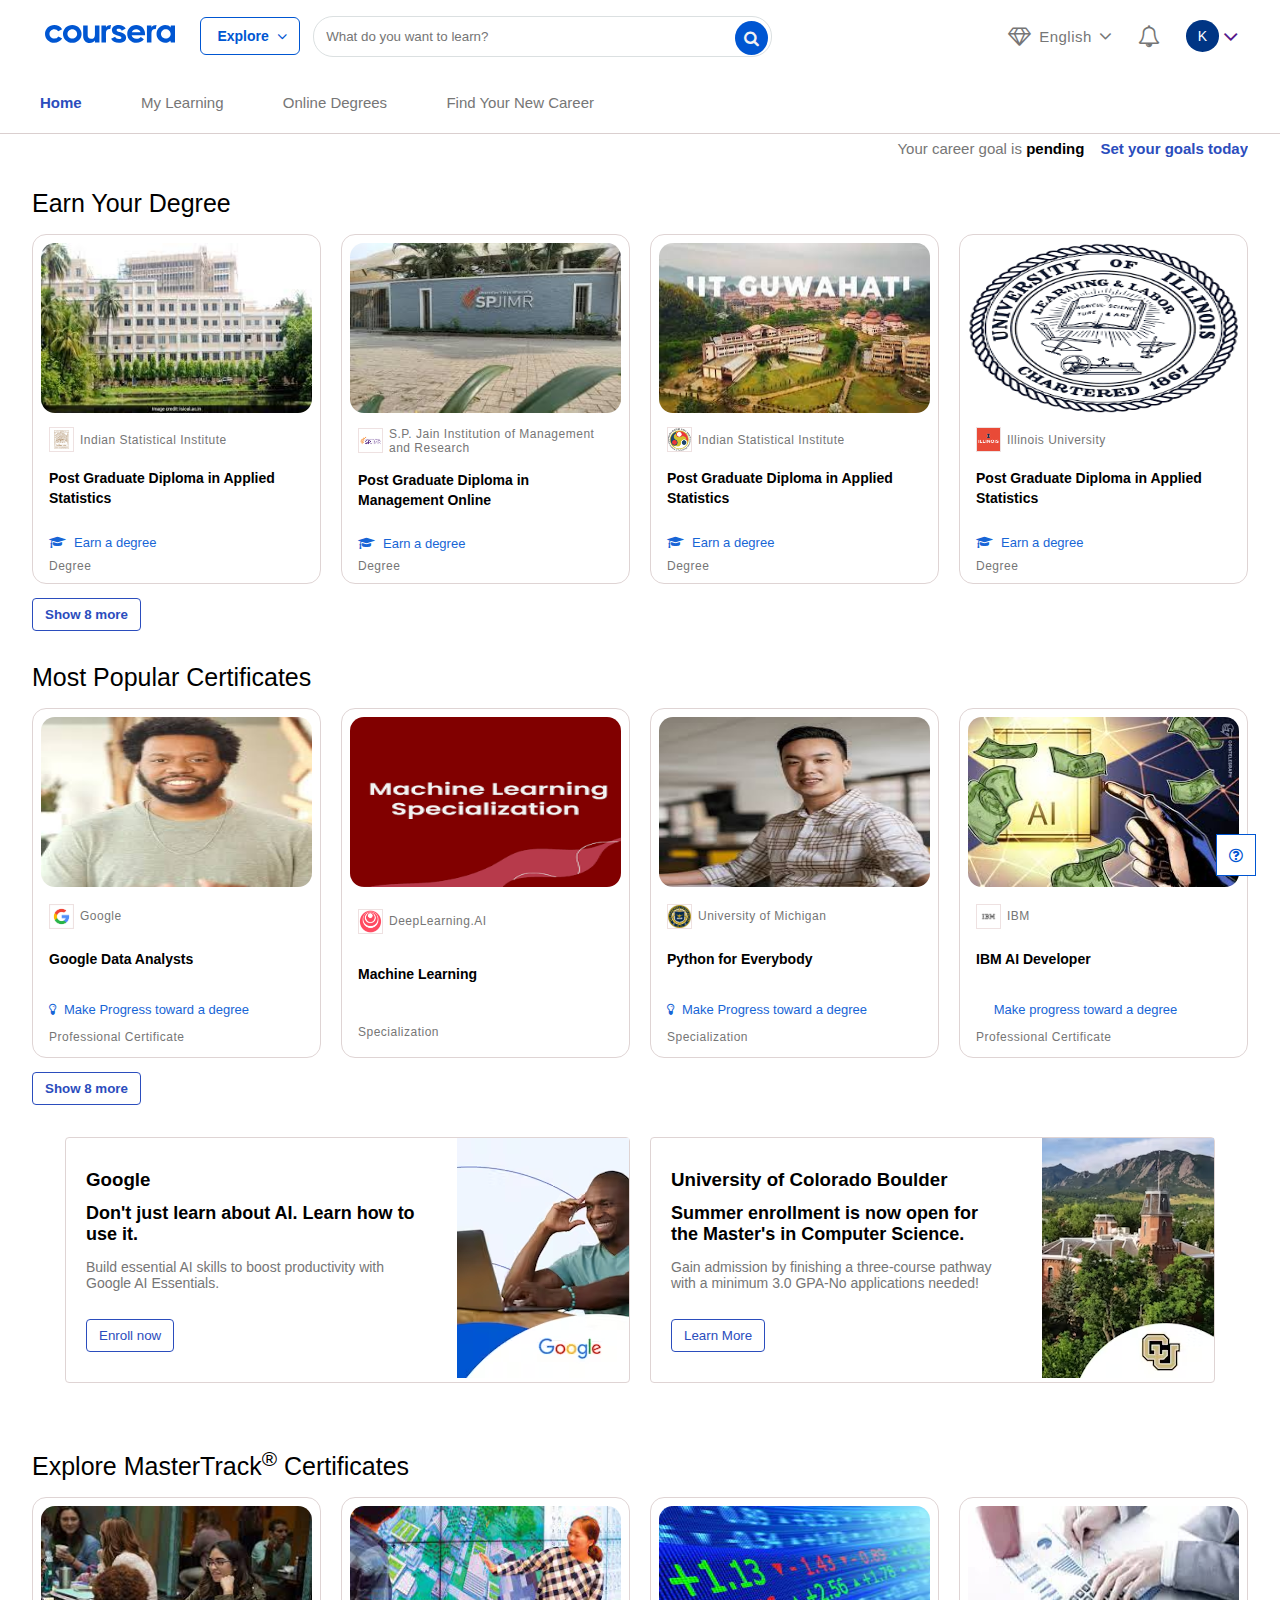
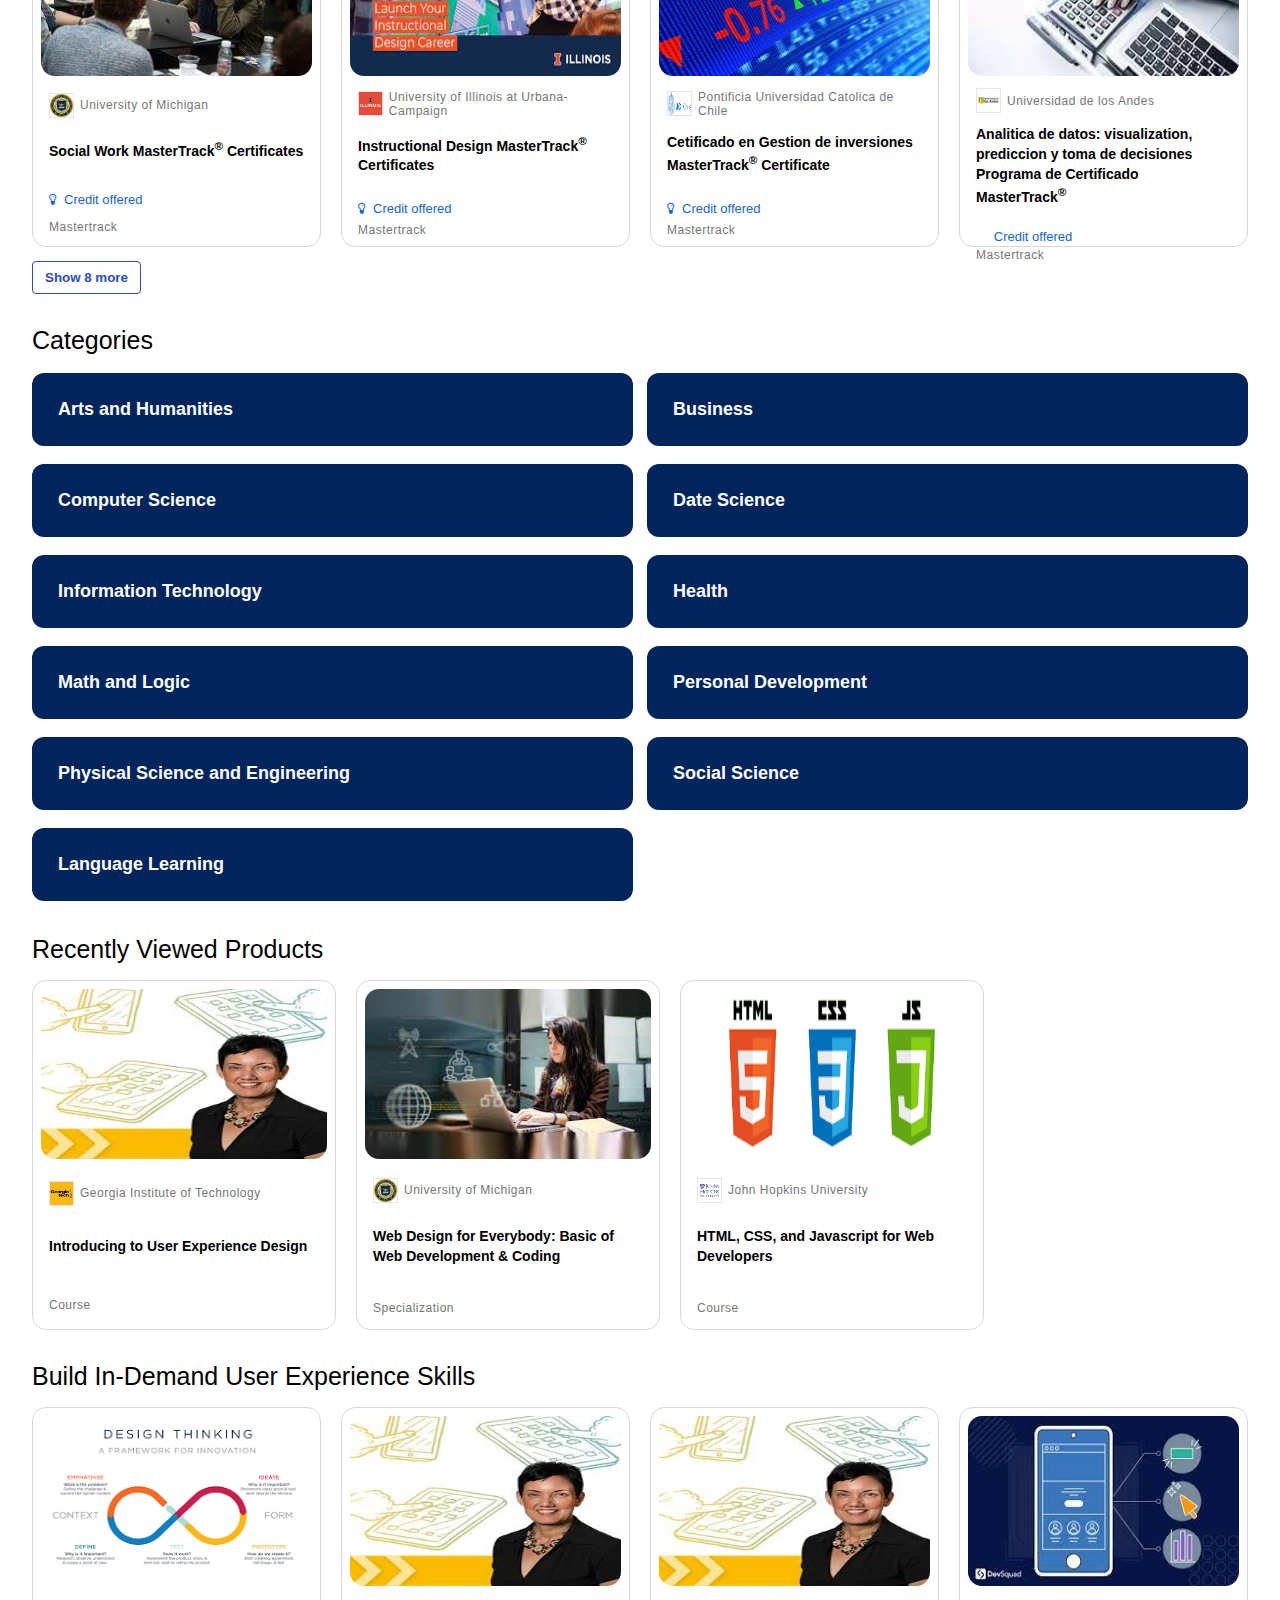
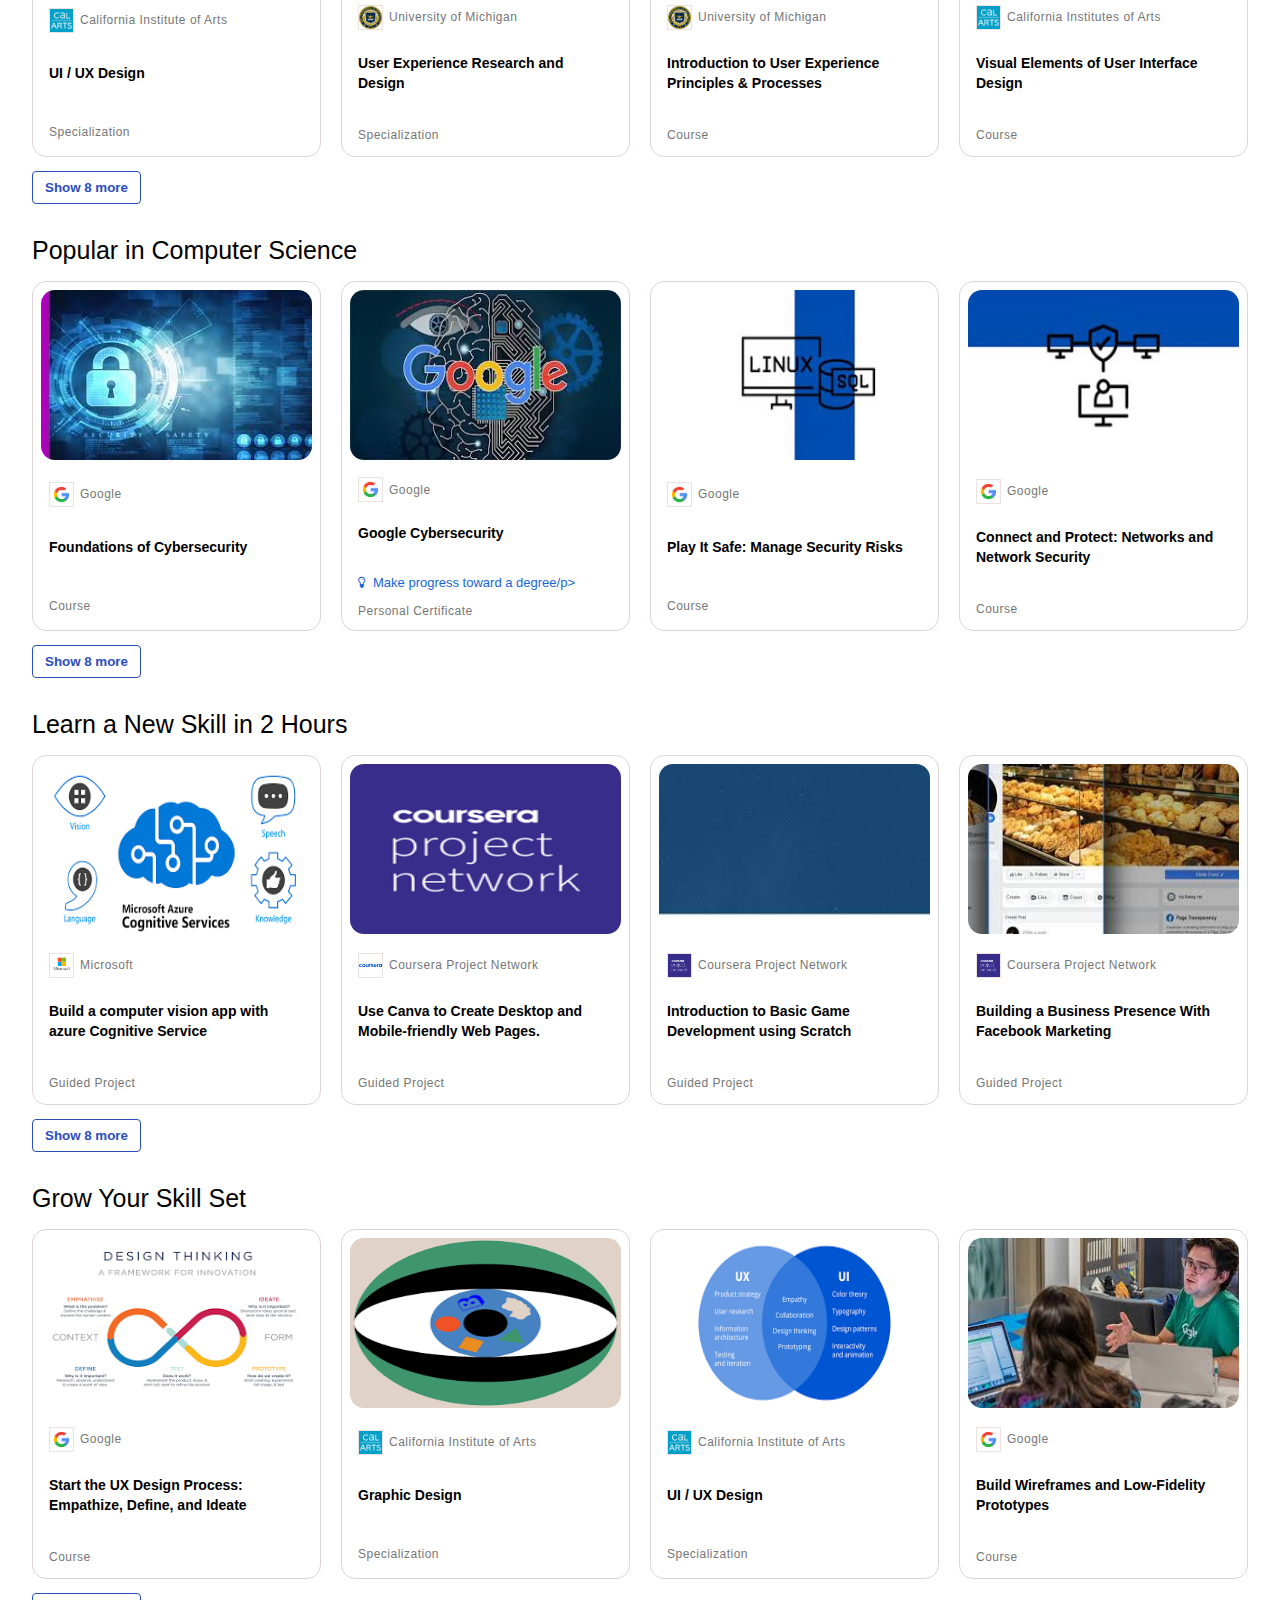
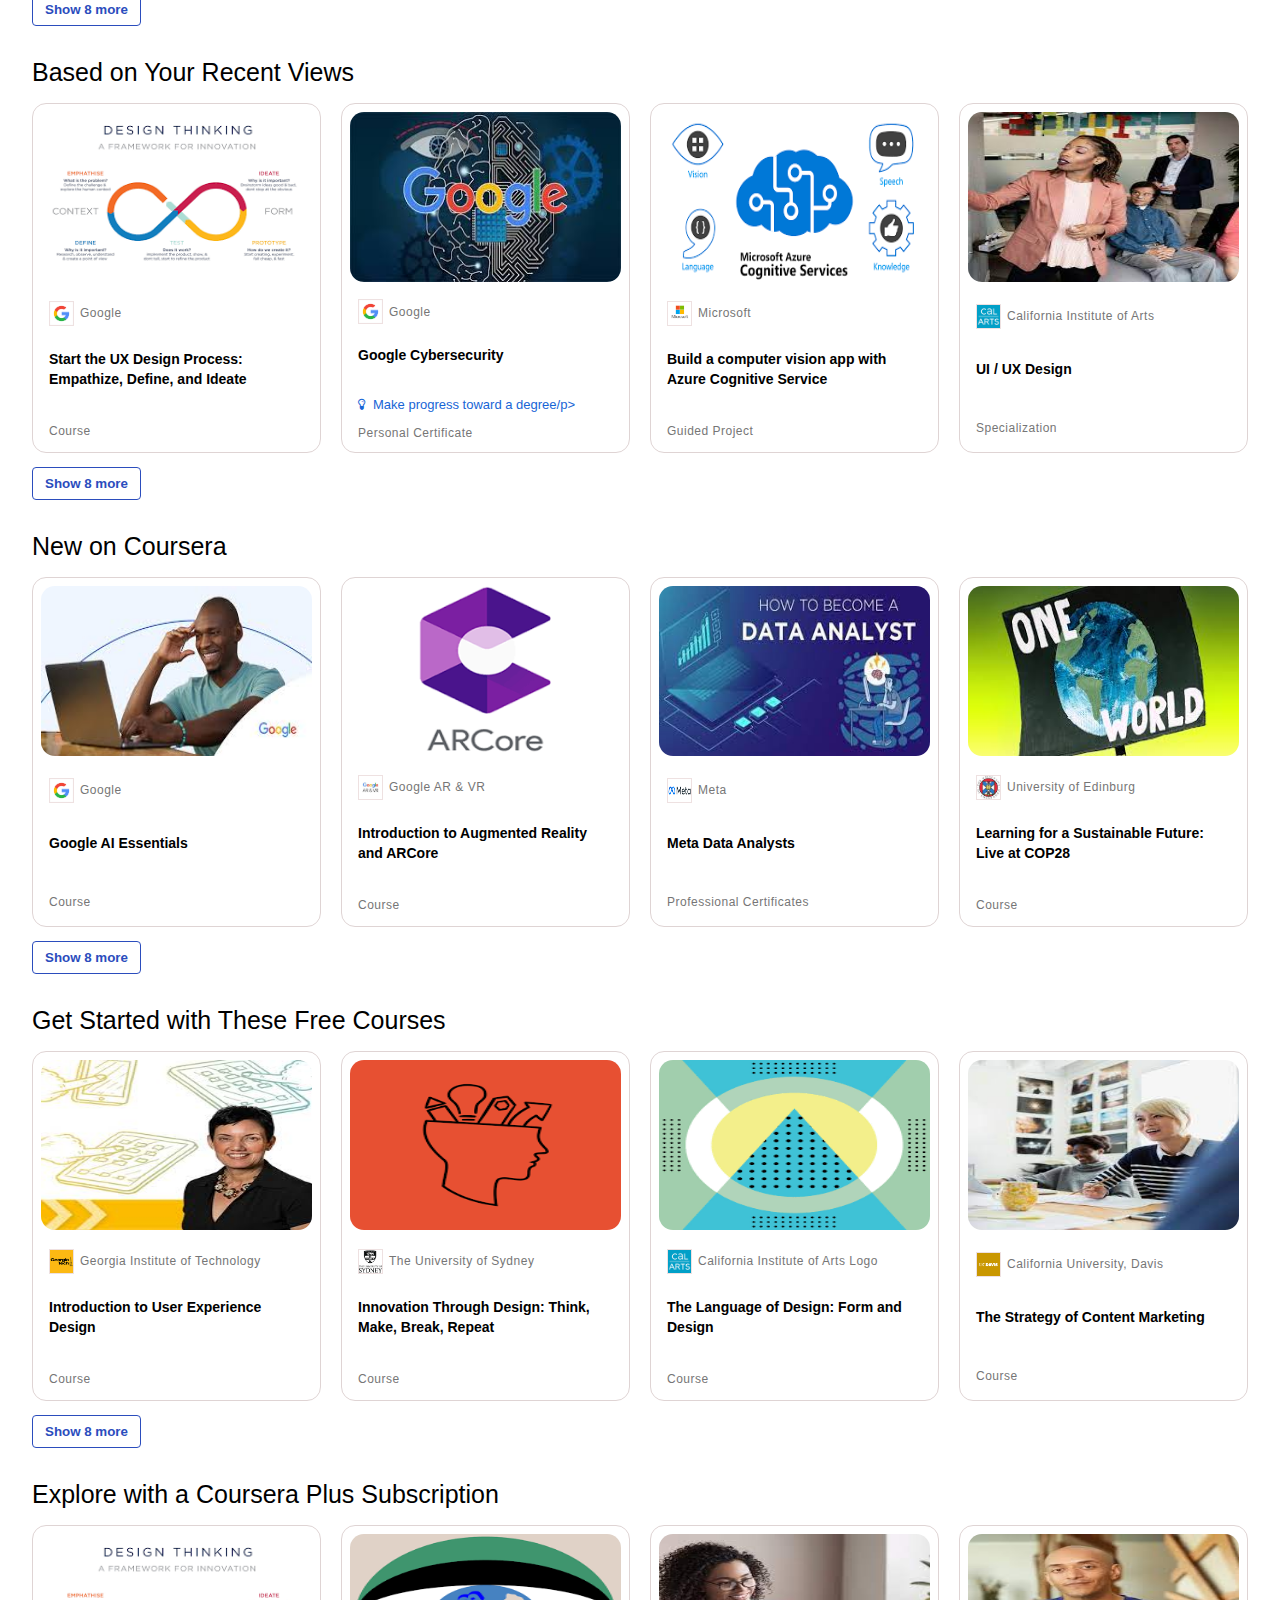
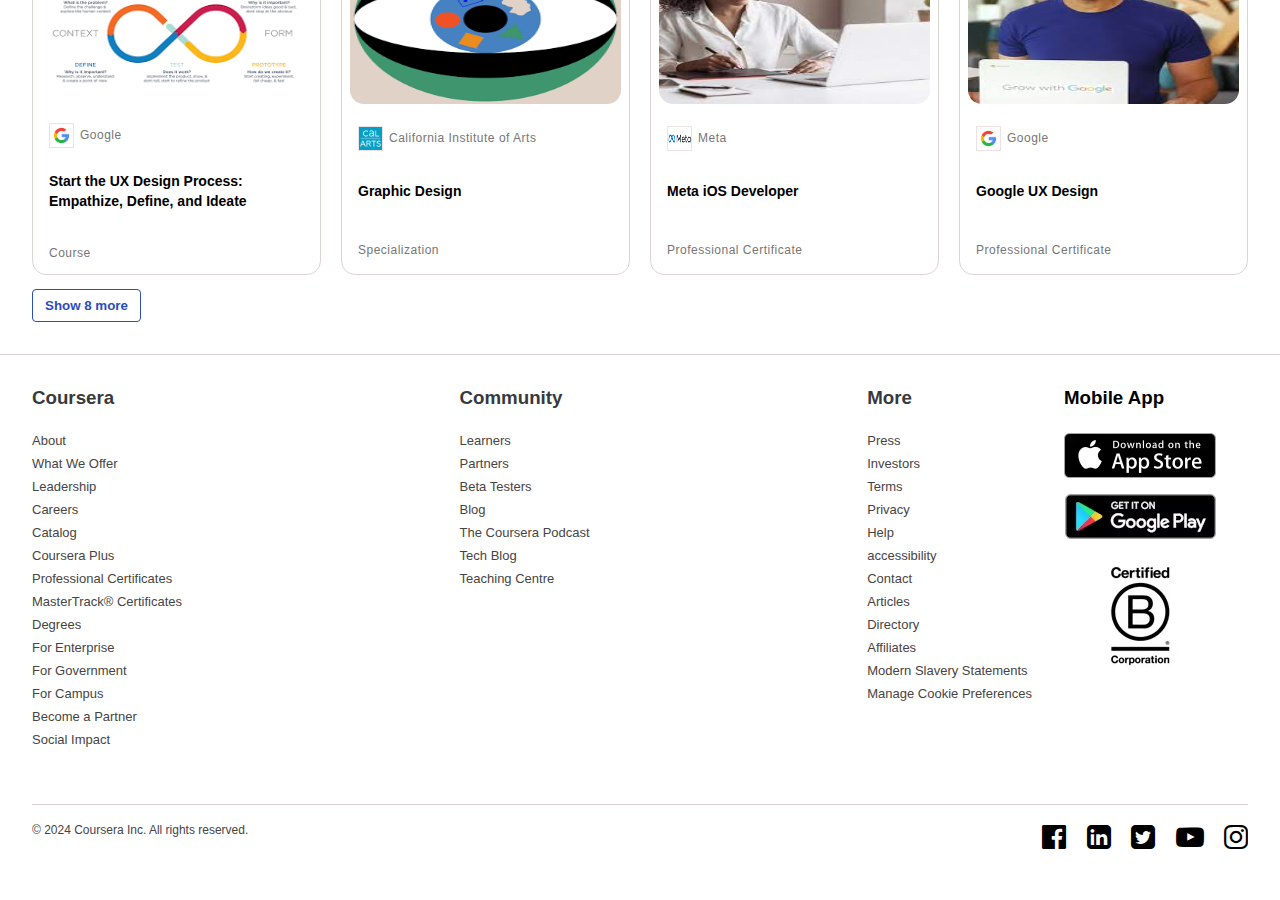
==== index.html @ 76e3d661 "Coursera Interface" ====
<!DOCTYPE html>
<html lang="en">
<head>
    <meta charset="UTF-8">
    <meta name="viewport" content="width=device-width, initial-scale=1.0">
    <title>Coursera | Online Courses From Top Universities. Join for Free</title>
    <link rel="stylesheet" href="styles.css">
    <link rel="stylesheet" href="mediaqueries.css">
    <link rel="stylesheet" href="https://cdnjs.cloudflare.com/ajax/libs/font-awesome/4.7.0/css/font-awesome.min.css">
    <link rel="icon" href="/coursera-favicon.png" />
</head>
<body>
    <header>
        <div id="topbar" class="width">
            <div id="topbar-left">

                <a href="#"><i class="fa fa-bars" id="hamburger"></i></a>
                <a href="#"><img src="/images/coursera-logo.svg" alt="Coursera Logo" id="coursera-logo" class="logos"></a>
                <a href=""><i class="fa fa-search" id="mediaquery-searchicon"></i></a>

                <div id="explore">
                    <a href="">
                        <p>Explore</p>
                        <i class="fa fa-angle-down"></i>
                    </a>
                </div>

                <div class="search-bar" id="header-searchbar">
                    <input type="text" placeholder="What do you want to learn?">
                    <a href=""><i class="fa fa-search" id="search"></i></a>
                </div>
            </div>

            <div id="topbar-right">
                <div id="language">
                    <a href="">
                        <i class="fa fa-diamond"></i>
                        <p>English</p>
                        <i class="fa fa-angle-down"></i>
                    </a>
                </div>
                <div id="notification-bell">
                    <a href=""><i class="fa fa-bell-o"></i></a>
                </div>
                <div id="user-profile">
                    <div id="user">K</div>
                    <a href=""><i class="fa fa-angle-down"></i></a>
                </div>
            </div>  
        </div>

        <div id="navbar">
            <nav  class="width">
                <ul id="navbar-items">
                    <a href="" class="active"><li id="home" class="item">Home</li></a>
                    <a href="" ><li id="my-learning" class="item">My Learning</li></a>
                    <a href=""><li id="online-degrees" class="item">Online Degrees</li></a>
                    <a href=""><li id="find-your-new-career" class="item">Find Your New Career</li></a>
                </ul>
            </nav>
        </div>
    </header>

    <div id="set-goals" class="width">
        <p>Your career goal is <span>pending</span></p>
        <a href="">Set your goals today</a>
    </div>
    
    <section class="width" id="degree-section">

        <h2>Earn Your Degree</h2>

        <div id="degrees" class="flexed-articles">

            <a href="https://www.coursera.org/degrees/omie" class="block">

                <article id="degree-isi" class="courses">

                    <img src="/images/indian statistical institute.jpeg" alt="Indian Statistical Institute" class="article-images">
    
                    <div class="details">

                        <div class="platforms">

                            <img src="/images/indian-statistical-institute-logo.png" class="article-logos" alt="Indian Statistical Institute Logo">
                            <p class="institute-name">Indian Statistical Institute</p>

                        </div>
        
                        <p class="specificity">Post Graduate Diploma in Applied Statistics</p>
        
                        <div class="degree-hat">

                            <i class="fa fa-graduation-cap"></i>
                            <p>Earn a degree</p>

                        </div>
                        
                        <p class="standard">Degree</p>

                    </div>

                </article>
            </a>

            <a href="" class="block">

                <article id="degree-sp-jain" class="courses">

                    <img src="/images/sp jain .jpeg" alt="SP Jain Institute of Management" class="article-images">
    
                    <div class="details">

                        <div class="platforms">

                            <img src="/images/sp-jain-logo.png" class="article-logos" alt="SP Jain Logo">
                            <p class="institute-name">S.P. Jain Institution of Management and Research</p>

                        </div>
        
                        <p class="specificity">Post Graduate Diploma in Management Online</p>
        
                        <div class="degree-hat">

                            <i class="fa fa-graduation-cap"></i>
                            <p>Earn a degree</p>

                        </div>
                        
                        <p class="standard">Degree</p>

                    </div>

                </article>
            </a>

            <a href="" class="block">

                <article id="degree-iit-guwahati" class="courses">

                    <img src="/images/iit guwahti.jpeg" alt="" class="article-images">
    
                    <div class="details">

                        <div class="platforms">

                            <img src="/images/iit-guwahati-logo.png" class="article-logos" alt="">
                            <p class="institute-name">Indian Statistical Institute</p>

                        </div>
        
                        <p class="specificity">Post Graduate Diploma in Applied Statistics</p>
        
                        <div class="degree-hat">

                            <i class="fa fa-graduation-cap"></i>
                            <p>Earn a degree</p>

                        </div>
                        
                        <p class="standard">Degree</p>

                    </div>

                </article>
            </a>

            <a href="" class="block">

                <article id="degree-illinois" class="courses">
                    <img src="/images/illinois university.png" alt="Illinois University" class="article-images">
    
                    <div class="details">

                        <div class="platforms">

                            <img src="/images/illinois-university-logo.png" class="article-logos" alt="Illinois University Logo">
                            <p class="institute-name">Illinois University</p>

                        </div>
        
                        <p class="specificity">Post Graduate Diploma in Applied Statistics</p>
        
                        <div class="degree-hat">

                            <i class="fa fa-graduation-cap"></i>
                            <p>Earn a degree</p>

                        </div>
                        
                        <p class="standard">Degree</p>

                    </div>

                </article>
            </a>
        </div>

        <button class="more">Show 8 more</button>

    </section>

    <section class="width" id="popular-certificates">

        <h2>Most Popular Certificates</h2>

        <div id="most-popular-certificates"  class="flexed-articles">

            <a href="" class="block">

                <article id="certificate-data-analyst" class="courses">
                    <img src="/images/data-analysts.jpeg" alt="Google Data Analysts" class="article-images">
        
                    <div class="details">
                        <div class="platforms">
                            <img src="/images/google-logo.png" class="article-logos" alt="Google Logo">
                            <p class="institute-name">Google</p>
                        </div>
        
                        <p class="specificity">Google Data Analysts</p>
        
                        <div class="progress">
                            <i class="fa fa-lightbulb-o"></i>
                            <p>Make Progress toward a degree</p>
                        </div>
                        
                        <p class="standard">Professional Certificate</p>
                    </div>

                </article>

            </a>

            <a href="" class="block">

                <article id="certificate-machine-learning" class="courses">

                    <img src="/images/machine-learning-specialization.png" alt="Machine Learning Specialization" class="article-images">
        
                    <div class="details">
                        <div class="platforms">
                            <img src="/images/deep-learning-ai-logo.png" class="article-logos" alt="Deep Learning AI">
                            <p class="institute-name">DeepLearning.AI</p>
                        </div>
        
                        <p class="specificity">Machine Learning</p>
                        
                        <p class="standard">Specialization</p>
                    </div>

                </article>

            </a>

            <a href="" class="block">

                <article id="certificate-python" class="courses">
                    <img src="/images/it-automation-with-python .jpeg" alt="Python Automation" class="article-images">
        
                    <div class="details">
                        <div class="platforms">
                            <img src="/images/michigan logo.png" class="article-logos" alt="Illinois University Logo">
                            <p class="institute-name">University of Michigan</p>
                        </div>
        
                        <p class="specificity">Python for Everybody</p>
        
                        <div class="progress">
                            <i class="fa fa-lightbulb-o"></i>
                            <p>Make Progress toward a degree</p>
                        </div>
                        
                        <p class="standard">Specialization</p>
                    </div>

                </article>

            </a>

            <a href="" class="block">

                <article id="certificate-ibm-ai" class="courses">
                    <img src="/images/ibm-ai.jpeg" alt="IBM AI Developer" class="article-images">
        
                    <div class="details">
                        <div class="platforms">
                            <img src="/images/ibm-logo.png" class="article-logos" alt="IBM Logo">
                            <p class="institute-name">IBM</p>
                        </div>
        
                        <p class="specificity">IBM AI Developer</p>
        
                        <div class="progress">
                            <i class="a fa-lightbulb-o"></i>
                            <p>Make progress toward a degree</p>
                        </div>
                        
                        <p class="standard">Professional Certificate</p>
                    </div>

                </article>

            </a>

        </div>

        <button class="more">Show 8 more</button>

    </section>

    <section id="advice-opportunity">

        <a href="" class="advice-opportunity">

            <article id="advice">

                <div id="enrollment">

                    <h3>Google</h3>
                    <p id="how-to-use">Don't just learn about AI. Learn how to use it.</p>
                    <p id="essential" class="description">Build essential AI skills to boost productivity with Google AI Essentials.</p>
                    <button id="advice-button">Enroll now</button>

                </div>
                    
                <div class="ao-image-container">

                    <img src="/images/google-essentials-advice.avif" alt="Learn how to use AI">

                </div>

            </article>

        </a>

        <a href="" class="advice-opportunity">

            <article id="opportunity">

                <div id="learn-more">

                    <h3>University of Colorado Boulder</h3>
                    <p id="summer-enrollment">Summer enrollment is now open for the Master's in Computer Science.</p>
                    <p id="admission" class="description">Gain admission by finishing a three-course pathway with a minimum 3.0 GPA-No applications needed!</p>
                    <button id="opportunity-button">Learn More</button>

                </div>
                    
                <div class="ao-image-container">

                    <img src="/images/Colorado-Boulder-university.avif" alt="Learn how to use AI">

                </div>

            </article>

        </a>

    </section>

    <section id="mastertrack-certificates" class="width">

        <h2>Explore MasterTrack<sup>&reg;</sup> Certificates</h2>

        <div id="mastertrack-certificates"  class="flexed-articles">

            <a href="" class="block">

                <article id="certificate-social-work" class="courses">
                    <img src="/images/social-work.jpeg" alt="Social Work Master Track" class="article-images">
        
                    <div class="details">
                        <div class="platforms">
                            <img src="/images/michigan logo.png" class="article-logos" alt="Michigan University Logo">
                            <p class="institute-name">University of Michigan</p>
                        </div>
        
                        <p class="specificity">Social Work MasterTrack<sup>&reg;</sup> Certificates</p>
        
                        <div class="progress">
                            <i class="fa fa-lightbulb-o"></i>
                            <p>Credit offered</p>
                        </div>
                        
                        <p class="standard">Mastertrack</p>
                    </div>

                </article>

            </a>

            <a href="" class="block">

                <article id="certificate-instructional-design" class="courses">
                    <img src="/images/instructional-design.jpeg" alt="Instructional Design Master Track" class="article-images">
        
                    <div class="details">
                        <div class="platforms">
                            <img src="/images/illinois-university-logo.png" class="article-logos" alt="Illinois University Logo">
                            <p class="institute-name">University of Illinois at Urbana-Campaign</p>
                        </div>
        
                        <p class="specificity">Instructional Design MasterTrack<sup>&reg;</sup> Certificates</p>
        
                        <div class="progress">
                            <i class="fa fa-lightbulb-o"></i>
                            <p>Credit offered</p>
                        </div>
                        
                        <p class="standard">Mastertrack</p>
                    </div>

                </article>

            </a>

            <a href="" class="block">

                <article id="certificate-gestion" class="courses">
                    <img src="/images/trading.jpeg" alt="Gestion" class="article-images">
        
                    <div class="details">
                        <div class="platforms">
                            <img src="/images/pontificia-university-logo.png" class="article-logos" alt="Pontificia University Logo">
                            <p class="institute-name">Pontificia Universidad Catolica de Chile</p>
                        </div>
        
                        <p class="specificity">Cetificado en Gestion de inversiones MasterTrack<sup>&reg;</sup> Certificate</p>
        
                        <div class="progress">
                            <i class="fa fa-lightbulb-o"></i>
                            <p>Credit offered</p>
                        </div>
                        
                        <p class="standard">Mastertrack</p>
                    </div>

                </article>

            </a>

            <a href="" class="block">

                <article id="certificate-visualization" class="courses">
                    <img src="/images/visualization.jpeg" alt="Visualization" class="article-images">
        
                    <div class="details">
                        <div class="platforms">
                            <img src="/images/delos-andes-university-logo.png.png" class="article-logos" alt="De Los Andes University Logo">
                            <p class="institute-name">Universidad de los Andes</p>
                        </div>
        
                        <p class="specificity">Analitica de datos: visualization, prediccion y toma de decisiones Programa de Certificado MasterTrack<sup>&reg;</sup></p>
        
                        <div class="progress">
                            <i class="a fa-lightbulb-o"></i>
                            <p>Credit offered</p>
                        </div>
                        
                        <p class="standard">Mastertrack</p>
                    </div>
    
                </article>

            </a>

        </div>

        <button class="more">Show 8 more</button>

    </section>

    <section id="platform-categories" class="width">

        <h2>Categories</h2>

        <div class="categories">

            <p class="categories-courses" id="arts-and-humanities"><a href="">Arts and Humanities</a></p>
            <p class="categories-courses" id="business"><a href="">Business</a></p>
            <p class="categories-courses" id="computer-science"><a href="">Computer Science</a></p>
            <p class="categories-courses" id="date-science"><a href="">Date Science</a></p>
            <p class="categories-courses" id="information-technology"><a href="">Information Technology</a></p>
            <p class="categories-courses" id="health"><a href="">Health</a></p>
            <p class="categories-courses" id="math-and-logic"><a href="">Math and Logic</a></p>
            <p class="categories-courses" id="personal-development"><a href="">Personal Development</a></p>
            <p class="categories-courses" id="physical-science-and-engineering"><a href="">Physical Science and Engineering</a></p>
            <p class="categories-courses" id="social-science"><a href="">Social Science</a></p>
            <p class="categories-courses" id="language-learning"><a href="">Language Learning</a></p>

        </div>

    </section>

    <section id="recently-viewed-products" class="width">

        <h2>Recently Viewed Products</h2>

        <div id="products" class="flexed-articles">

            <a href="" class="block">

                <article id="user-experience-design" class="courses">
                    <img src="/images/user-experience-design.jpeg" alt="User Experience Design" class="article-images">
        
                    <div class="details">
                        <div class="platforms">
                            <img src="/images/georgia-university-logo.png" class="article-logos" alt="Georgia University Logo">
                            <p class="institute-name">Georgia Institute of Technology</p>
                        </div>
        
                        <p class="specificity">Introducing to User Experience Design</p>
    
                        <p class="standard">Course</p>
                    </div>

                </article>

            </a>

            <a href="" class="block">

                <article id="web-development" class="courses">
                    <img src="/images/web-development.jpeg" alt="Web Development" class="article-images">
        
                    <div class="details">
                        <div class="platforms">
                            <img src="/images/michigan logo.png" class="article-logos" alt="Georgia University Logo">
                            <p class="institute-name">University of Michigan</p>
                        </div>
        
                        <p class="specificity">Web Design for Everybody: Basic of Web Development & Coding</p>
    
                        <p class="standard">Specialization</p>
                    </div>

                </article>

            </a>

            <a href="" class="block">

                <article id="html-css-js" class="courses">
                    <img src="/images/html-js-css.png" alt="HTML-JS-CSS" class="article-images">
        
                    <div class="details">
                        <div class="platforms">
                            <img src="/images/john-hopkins-university-logo.png" class="article-logos" alt="John Hopkins University">
                            <p class="institute-name">John Hopkins University</p>
                        </div>
        
                        <p class="specificity">HTML, CSS, and Javascript for Web Developers</p>
    
                        <p class="standard">Course</p>
                    </div>

                </article>

            </a>

        </div>

    </section>

    <section id="user-experience-skills" class="width">

        <h2>Build In-Demand User Experience Skills</h2>

        <div id="skills" class="flexed-articles">

            <a href="" class="block">

                <article id="ux-design" class="courses">
                    <img src="/images/ux-design-process.png" alt="UX Design Process" class="article-images">
        
                    <div class="details">
                        <div class="platforms">
                            <img src="/images/california institute of arts.png" class="article-logos" alt="California Institute of Arts Logo">
                            <p class="institute-name">California Institute of Arts</p>
                        </div>
        
                        <p class="specificity">UI / UX Design</p>
    
                        <p class="standard">Specialization</p>
                    </div>

                </article>

            </a>

            <a href="" class="block">

                <article id="user-experience-research-design" class="courses">
                    <img src="/images/user-experience-design.jpeg" alt="User Experience Design" class="article-images">
        
                    <div class="details">
                        <div class="platforms">
                            <img src="/images/michigan logo.png" class="article-logos" alt="Michigan University Logo">
                            <p class="institute-name">University of Michigan</p>
                        </div>
        
                        <p class="specificity">User Experience Research and Design</p>
    
                        <p class="standard">Specialization</p>
                    </div>

                </article>

            </a>

            <a href="" class="block">

                <article id="user-experience-priciples-process" class="courses">
                    <img src="/images/user-experience-design.jpeg" alt="User Experience Principle & Process" class="article-images">
        
                    <div class="details">
                        <div class="platforms">
                            <img src="/images/michigan logo.png" class="article-logos" alt="Michigan University Logo">
                            <p class="institute-name">University of Michigan</p>
                        </div>
        
                        <p class="specificity">Introduction to User Experience Principles & Processes</p>
    
                        <p class="standard">Course</p>
                    </div>

                </article>

            </a>

            <a href="" class="block">

                <article id="user-interface-design" class="courses">
                    <img src="/images/user-interface-design.jpeg" alt="User Interface Design" class="article-images">
        
                    <div class="details">
                        <div class="platforms">
                            <img src="/images/california institute of arts.png" class="article-logos" alt="California University Logo">
                            <p class="institute-name">California Institutes of Arts</p>
                        </div>
        
                        <p class="specificity">Visual Elements of User Interface Design</p>
    
                        <p class="standard">Course</p>
                    </div>

                </article>

            </a>

        </div>

        <button class="more">Show 8 more</button>

    </section>

    <section id="popular-computer-science" class="width">
        <h2>Popular in Computer Science</h2>

        <div id="computer-science" class="flexed-articles">

            <a href="" class="block">

                <article id="foundations-of-cybersecutiy" class="courses">
                    <img src="/images/foundation-of-cybersecurity.jpeg" alt="Foundations of CyberSecuriy" class="article-images">
        
                    <div class="details">
                        <div class="platforms">
                            <img src="/images/google-logo.png" class="article-logos" alt="Google Logo">
                            <p class="institute-name">Google</p>
                        </div>
        
                        <p class="specificity">Foundations of Cybersecurity</p>
    
                        <p class="standard">Course</p>
                    </div>

                </article>

            </a>

            <a href="" class="block">

                <article id="google-cybersecutiy" class="courses">
                    <img src="/images/google-cybersecurity.jpeg" alt="Google CyberSecuriy" class="article-images">
        
                    <div class="details">
                        <div class="platforms">
                            <img src="/images/google-logo.png" class="article-logos" alt="Google Logo">
                            <p class="institute-name">Google</p>
                        </div>
        
                        <p class="specificity">Google Cybersecurity</p>
    
                        <div class="progress">
                            <i class="fa fa-lightbulb-o"></i>
                            <p>Make progress toward a degree/p>
                        </div>
    
                        <p class="standard">Personal Certificate</p>
                    </div>

                </article>

            </a>

            <a href="" class="block">

                <article id="manage-security-risk" class="courses">
                    <img src="/images/manage-security-risk.jpeg" alt="Manage Security Risk" class="article-images">
        
                    <div class="details">
                        <div class="platforms">
                            <img src="/images/google-logo.png" class="article-logos" alt="Google Logo">
                            <p class="institute-name">Google</p>
                        </div>
        
                        <p class="specificity">Play It Safe: Manage Security Risks</p>
    
                        <!-- <div class="progress">
                            <i class="fa fa-lightbulb-o"></i>
                            <p>Make progress toward a degree/p>
                        </div> -->
    
                        <p class="standard">Course</p>
                    </div>

                </article>

            </a>

            <a href="" class="block">

                <article id="network-security" class="courses">
                    <img src="/images/network-security.jpeg" alt="Google Network Security" class="article-images">
        
                    <div class="details">
                        <div class="platforms">
                            <img src="/images/google-logo.png" class="article-logos" alt="Google Logo">
                            <p class="institute-name">Google</p>
                        </div>
        
                        <p class="specificity">Connect and Protect: Networks and Network Security</p>
    
                        <!-- <div class="progress">
                            <i class="fa fa-lightbulb-o"></i>
                            <p>Make progress toward a degree/p>
                        </div> -->
    
                        <p class="standard">Course</p>
                    </div>

                </article>

            </a>

        </div>

        <button class="more">Show 8 more</button>

    </section>

    <section id="learn-new-skills" class="width">
        <h2>Learn a New Skill in 2 Hours</h2>

        <div id="new-skills" class="flexed-articles">

            <a href="" class="block">

                <article id="foundations-of-cybersecutiy" class="courses">

                    <img src="/images/cognitive-service.png" alt="Cognitive Service" class="article-images">
        
                    <div class="details">
                        <div class="platforms">
                            <img src="/images/microsoft-logo.png" class="article-logos" alt="Micrisift Logo">
                            <p class="institute-name">Microsoft</p>
                        </div>
        
                        <p class="specificity">Build a computer vision app with azure Cognitive Service</p>
    
                        <p class="standard">Guided Project</p>
                    </div>

                </article>

            </a>

            <a href="" class="block"> 

                <article id="mobile-friendly-webpage" class="courses">
                    <img src="/images/coursera-projectnetwork-purplesquare.png" alt="Coursera Project Network" class="article-images">
        
                    <div class="details">
                        <div class="platforms">
                            <img src="/images/coursera-logo.svg" class="article-logos" alt="Coursera Logo">
                            <p class="institute-name">Coursera Project Network</p>
                        </div>
        
                        <p class="specificity">Use Canva to Create Desktop and Mobile-friendly Web Pages.</p>
    
                        <!-- <div class="progress">
                            <i class="fa fa-lightbulb-o"></i>
                            <p>Make progress toward a degree/p>
                        </div> -->
    
                        <p class="standard">Guided Project</p>

                    </div>

                </article>

            </a>

            <a href="" class="block">

                <article id="gaming-development" class="courses">
                    <img src="/images/game-development-using scratch.jpeg" alt="Gaming Development using scratch" class="article-images">
        
                    <div class="details">
                        <div class="platforms">
                            <img src="/images/coursera-project-logo.png" class="article-logos" alt="Coursera Project Logo">
                            <p class="institute-name">Coursera Project Network</p>
                        </div>
        
                        <p class="specificity">Introduction to Basic Game Development using Scratch</p>
    
                        <!-- <div class="progress">
                            <i class="fa fa-lightbulb-o"></i>
                            <p>Make progress toward a degree/p>
                        </div> -->
    
                        <p class="standard">Guided Project</p>
                    </div>

                </article>

            </a>

            <a href="" class="block">

                <article id="facebook-marketing" class="courses">
                    <img src="/images/facebook-market.jpeg" alt="Facebook Marketing" class="article-images">
        
                    <div class="details">
                        <div class="platforms">
                            <img src="/images/coursera-project-logo.png" class="article-logos" alt="Coursera Project Logo">
                            <p class="institute-name">Coursera Project Network</p>
                        </div>
        
                        <p class="specificity">Building a Business Presence With Facebook Marketing</p>
    
                        <!-- <div class="progress">
                            <i class="fa fa-lightbulb-o"></i>
                            <p>Make progress toward a degree/p>
                        </div> -->
    
                        <p class="standard">Guided Project</p>
                    </div>

                </article>

            </a>

        </div>

        <button class="more">Show 8 more</button>

    </section>

    
    <section id="grow-your-skill-set" class="width">
        <h2>Grow Your Skill Set</h2>

        <div id="skill-set" class="flexed-articles">

            <a href="" class="block">

                <article id="ux-design-process" class="courses">
                    <img src="/images/ux-design-process.png" alt="UX Design Process" class="article-images">
        
                    <div class="details">
                        <div class="platforms">
                            <img src="/images/google-logo.png" class="article-logos" alt="Google Logo">
                            <p class="institute-name">Google</p>
                        </div>
        
                        <p class="specificity">Start the UX Design Process: Empathize, Define, and Ideate</p>
    
                        <p class="standard">Course</p>
                    </div>
                </article>

            </a>

            <a href="" class="block">

                <article id="graphic-design" class="courses">
                    <img src="/images/grapic-design.png" alt="Grapic Design" class="article-images">
        
                    <div class="details">
                        <div class="platforms">
                            <img src="/images/california institute of arts.png" class="article-logos" alt="California Institute of Arts Logo">
                            <p class="institute-name">California Institute of Arts</p>
                        </div>
        
                        <p class="specificity">Graphic Design</p>
    
                        <!-- <div class="progress">
                            <i class="fa fa-lightbulb-o"></i>
                            <p>Make progress toward a degree/p>
                        </div> -->
    
                        <p class="standard">Specialization</p>
                    </div>

                </article>

            </a>

            <a href="" class="block">

                <article id="ui-ux-design" class="courses">
                    <img src="/images/ui-ux-design.png" alt="UI UX Design" class="article-images">
        
                    <div class="details">
                        <div class="platforms">
                            <img src="/images/california institute of arts.png" class="article-logos" alt="California Institute of Arts Logo">
                            <p class="institute-name">California Institute of Arts </p>
                        </div>
        
                        <p class="specificity">UI / UX Design</p>
    
                        <!-- <div class="progress">
                            <i class="fa fa-lightbulb-o"></i>
                            <p>Make progress toward a degree/p>
                        </div> -->
    
                        <p class="standard">Specialization</p>
                    </div>

                </article>

            </a>

            <a href="" class="block">

                <article id="low-fidelity-prototypes" class="courses">
                    <img src="/images/wireframes.jpeg" alt="Wireframes and Low-fiedelity" class="article-images">
        
                    <div class="details">
                        <div class="platforms">
                            <img src="/images/google-logo.png" class="article-logos" alt="Google Logo">
                            <p class="institute-name">Google</p>
                        </div>
        
                        <p class="specificity">Build Wireframes and Low-Fidelity Prototypes</p>
    
                        <!-- <div class="progress">
                            <i class="fa fa-lightbulb-o"></i>
                            <p>Make progress toward a degree/p>
                        </div> -->
    
                        <p class="standard">Course</p>
                    </div>

                </article>

            </a>

        </div>

        <button class="more">Show 8 more</button>

    </section>  

    <section id="based-on-recent-views" class="width">
        <h2>Based on Your Recent Views</h2>

        <div id="recent-views" class="flexed-articles">

            <a href="" class="block">

                <article id="recent-viewed-ux-design-process" class="courses">
                    <img src="/images/ux-design-process.png" alt="UX Design Process" class="article-images">
        
                    <div class="details">
                        <div class="platforms">
                            <img src="/images/google-logo.png" class="article-logos" alt="Google Logo">
                            <p class="institute-name">Google</p>
                        </div>
        
                        <p class="specificity">Start the UX Design Process: Empathize, Define, and Ideate</p>
    
                        <p class="standard">Course</p>
                    </div>
                </article>

            </a>

            <a href="" class="block"> 

                <article id="recent-viewed-google-cybersecurity" class="courses">
                    <img src="/images/google-cybersecurity.jpeg" alt="Google cybersecurity" class="article-images">
        
                    <div class="details">
                        <div class="platforms">
                            <img src="/images/google-logo.png" class="article-logos" alt="Google Logo">
                            <p class="institute-name">Google</p>
                        </div>
        
                        <p class="specificity">Google Cybersecurity</p>
    
                        <div class="progress">
                            <i class="fa fa-lightbulb-o"></i>
                            <p>Make progress toward a degree/p>
                        </div>
    
                        <p class="standard">Personal Certificate</p>
                    </div>
                </article>

            </a>

            <a href="" class="block">

                <article id="recent-viewed-cognitive-service" class="courses">
                    <img src="/images/cognitive-service.png" alt="Azure Cognitive Service" class="article-images">
        
                    <div class="details">
                        <div class="platforms">
                            <img src="/images/microsoft-logo.png" class="article-logos" alt="microsoft-logo">
                            <p class="institute-name">Microsoft</p>
                        </div>
        
                        <p class="specificity">Build a computer vision app with Azure Cognitive Service</p>
    
                        <!-- <div class="progress">
                            <i class="fa fa-lightbulb-o"></i>
                            <p>Make progress toward a degree/p>
                        </div> -->
    
                        <p class="standard">Guided Project</p>
                    </div>

                </article>

            </a>

            <a href="" class="block">

                <article id="recent-viewed-ui-ux-design" class="courses">
                    <img src="/images/ui-ux-design.jpeg" alt="UI | UX Design" class="article-images">
        
                    <div class="details">
                        <div class="platforms">
                            <img src="/images/california institute of arts.png" class="article-logos" alt="California Institute of Arts Logo">
                            <p class="institute-name">California Institute of Arts</p>
                        </div>
        
                        <p class="specificity">UI / UX Design</p>
    
                        <!-- <div class="progress">
                            <i class="fa fa-lightbulb-o"></i>
                            <p>Make progress toward a degree/p>
                        </div> -->
    
                        <p class="standard">Specialization</p>
                    </div>

                </article>

            </a>

        </div>

        <button class="more">Show 8 more</button>

    </section>

    <section id="new-on-coursera" class="width">
        <h2>New on Coursera</h2>

        <div id="new-courses" class="flexed-articles">

            <a href="" class="block">

                <article id="google-ai-essentials" class="courses">
                    <img src="/images/google-ai-essentials.jpeg" alt="google-ai-essentials" class="article-images">
        
                    <div class="details">
                        <div class="platforms">
                            <img src="/images/google-logo.png" class="article-logos" alt="Google Logo">
                            <p class="institute-name">Google</p>
                        </div>
        
                        <p class="specificity">Google AI Essentials</p>
    
                        <p class="standard">Course</p>
                    </div>

                </article>

            </a>

            <a href="" class="block"> 

                <article id="arcore" class="courses">
                    <img src="/images/arcore.png" alt="ARCore" class="article-images">
        
                    <div class="details">
                        <div class="platforms">
                            <img src="/images/google-ar-vr-logo.jpeg" class="article-logos" alt="Google AR & VR Logo">
                            <p class="institute-name">Google AR & VR</p>
                        </div>
        
                        <p class="specificity">Introduction to Augmented Reality and ARCore</p>
    
                        <!-- <div class="progress">
                            <i class="fa fa-lightbulb-o"><Specialization/i>
                            <p>Make progress toward a degree/p>
                        </div> -->
    
                        <p class="standard">Course</p>
                    </div>

                </article>

            </a>

            <a href="" class="block">

                <article id="meta-date-analysts" class="courses">
                    <img src="/images/meta-data-analysts.jpeg" alt="Meta Data Analysts" class="article-images">
        
                    <div class="details">
                        <div class="platforms">
                            <img src="/images/meta-logo.png" class="article-logos" alt="Meta Logo">
                            <p class="institute-name">Meta</p>
                        </div>
        
                        <p class="specificity">Meta Data Analysts</p>
    
                        <!-- <div class="progress">
                            <i class="fa fa-lightbulb-o"></i>
                            <p>Make progress toward a degree/p>
                        </div> -->
    
                        <p class="standard">Professional Certificates</p>
                    </div>

                </article>

            </a>

            <a href="" class="block">

                <article id="cop28" class="courses">
                    <img src="/images/cop28.jpeg" alt="COP28" class="article-images">
        
                    <div class="details">
                        <div class="platforms">
                            <img src="/images/edinburg-univeristy-logo.png" class="article-logos" alt="Edinburg University Logo">
                            <p class="institute-name">University of Edinburg</p>
                        </div>
        
                        <p class="specificity">Learning for a Sustainable Future: Live at COP28</p>
    
                        <!-- <div class="progress">
                            <i class="fa fa-lightbulb-o"></i>
                            <p>Make progress toward a degree/p>
                        </div> -->
    
                        <p class="standard">Course</p>
                    </div>

                </article>

            </a>

        </div>

        <button class="more">Show 8 more</button>

    </section>

    <section id="get-started-with-free-course" class="width">

        <h2>Get Started with These Free Courses</h2>

        <div id="new-courses" class="flexed-articles">

            <a href="" class="block">

                <article id="free-course-user-experience" class="courses">
                    <img src="/images/user-experience-design.jpeg" alt="User Experience" class="article-images">
        
                    <div class="details">
                        <div class="platforms">
                            <img src="/images/georgia-university-logo.png" class="article-logos" alt="Georgia Institute of Technology Logo">
                            <p class="institute-name">Georgia Institute of Technology</p>
                        </div>
        
                        <p class="specificity">Introduction to User Experience Design</p>
    
                        <p class="standard">Course</p>
                    </div>

                </article>

            </a>

            <a href="" class="block"> 

                <article id="innovation-through-design" class="courses">
                    <img src="/images/innovation-through-design.png" alt="Innovation Through Design" class="article-images">
        
                    <div class="details">
                        <div class="platforms">
                            <img src="/images/sydney-university-logo.png" class="article-logos" alt="Sydney University Logo">
                            <p class="institute-name">The University of Sydney</p>
                        </div>
        
                        <p class="specificity">Innovation Through Design: Think, Make, Break, Repeat</p>
    
                        <!-- <div class="progress">
                            <i class="fa fa-lightbulb-o"><Specialization/i>
                            <p>Make progress toward a degree/p>
                        </div> -->
    
                        <p class="standard">Course</p>
                    </div>

                </article>

            </a>

            <a href="" class="block">

                <article id="language-of-design" class="courses">
                    <img src="/images/language-of-design.png" alt="Langauge of Design" class="article-images">
        
                    <div class="details">
                        <div class="platforms">
                            <img src="/images/california institute of arts.png" class="article-logos" alt="California Istitute of Arts Logo">
                            <p class="institute-name">California Institute of Arts Logo</p>
                        </div>
        
                        <p class="specificity">The Language of Design: Form and Design</p>
    
                        <!-- <div class="progress">
                            <i class="fa fa-lightbulb-o"></i>
                            <p>Make progress toward a degree/p>
                        </div> -->
    
                        <p class="standard">Course</p>
                    </div>

                </article>

            </a>

            <a href="" class="block">

                <article id="content-marketing" class="courses">
                    <img src="/images/strategy-of-content-marketing.jpeg" alt="Strategy of Content Marketing" class="article-images">
        
                    <div class="details">
                        <div class="platforms">
                            <img src="/images/california-university-logo.png" class="article-logos" alt="California University Logo">
                            <p class="institute-name">California University, Davis</p>
                        </div>
        
                        <p class="specificity">The Strategy of Content Marketing</p>
    
                        <!-- <div class="progress">
                            <i class="fa fa-lightbulb-o"></i>
                            <p>Make progress toward a degree/p>
                        </div> -->
    
                        <p class="standard">Course</p>
                    </div>

                </article>

            </a>

        </div>

        <button class="more">Show 8 more</button>

    </section>

    <section id="coursera-plus-subscription" class="width">

        <h2>Explore with a Coursera Plus Subscription</h2>

        <div id="plus-subscription" class="flexed-articles">

            <a href="" class="block">

                <article id="plus-subscription-ux-design-process" class="courses">
                    <img src="/images/ux-design-process.png" alt="UX Design Process" class="article-images">
        
                    <div class="details">
                        <div class="platforms">
                            <img src="/images/google-logo.png" class="article-logos" alt="Google Logo">
                            <p class="institute-name">Google</p>
                        </div>
        
                        <p class="specificity">Start the UX Design Process: Empathize, Define, and Ideate</p>
    
                        <p class="standard">Course</p>
                    </div>

                </article>

            </a>

            <a href="" class="block"> 

                <article id="plus-subscription-graphic-design" class="courses">
                    <img src="/images/grapic-design.png" alt="Graphic Design" class="article-images">
        
                    <div class="details">
                        <div class="platforms">
                            <img src="/images/california institute of arts.png" class="article-logos" alt="California Institute of Arts Logo">
                            <p class="institute-name">California Institute of Arts</p>
                        </div>
        
                        <p class="specificity">Graphic Design</p>
    
                        <!-- <div class="progress">
                            <i class="fa fa-lightbulb-o"><Specialization/i>
                            <p>Make progress toward a degree/p>
                        </div> -->
    
                        <p class="standard">Specialization</p>
                    </div>

                </article>

            </a>

            <a href="" class="block">

                <article id="meta-ios-developer" class="courses">
                    <img src="/images/meta-ios-developer.jpeg" alt="Meta IOS Developer" class="article-images">
        
                    <div class="details">
                        <div class="platforms">
                            <img src="/images/meta-logo.png" class="article-logos" alt="Meta Logo">
                            <p class="institute-name">Meta</p>
                        </div>
        
                        <p class="specificity">Meta iOS Developer</p>
    
                        <!-- <div class="progress">
                            <i class="fa fa-lightbulb-o"></i>
                            <p>Make progress toward a degree/p>
                        </div> -->
    
                        <p class="standard">Professional Certificate</p>
                    </div>

                </article>

            </a>

            <a href="" class="block">

                <article id="google-ux-design" class="courses">
                    <img src="/images/google-ux-design.jpeg" alt="Googel UX Design" class="article-images">
        
                    <div class="details">
                        <div class="platforms">
                            <img src="/images/google-logo.png" class="article-logos" alt="Google Logo">
                            <p class="institute-name">Google</p>
                        </div>
        
                        <p class="specificity">Google UX Design</p>
    
                        <!-- <div class="progress">
                            <i class="fa fa-lightbulb-o"></i>
                            <p>Make progress toward a degree/p>
                        </div> -->
    
                        <p class="standard">Professional Certificate</p>
                    </div>

                </article>

            </a>

        </div>

        <button class="more">Show 8 more</button>

    </section>

    <hr id="first-hr">

    <footer class="width">

        <div id="footer-bar">
            <div id="footer-nav-items">

                <div class="nav-items">
    
                    <h3>Coursera</h3>
    
                    <ul>
                        <a href=""><li id="about" class="item">About</li></a>
                        <a href=""><li id="what-we-offer" class="item">What We Offer</li></a>
                        <a href=""><li id="leadership" class="item">Leadership</li></a>
                        <a href=""><li id="careers" class="item">Careers</li></a>
                        <a href=""><li id="catalog" class="item">Catalog</li></a>
                        <a href=""><li id="coursera-plus" class="item">Coursera Plus</li></a>
                        <a href=""><li id="profession-certificates" class="item">Professional Certificates</li></a>
                        <a href=""><li id="mastertract-certificates" class="item">MasterTrack<span>&reg;</span> Certificates</li></a>
                        <a href=""><li id="degrees" class="item">Degrees</li></a>
                        <a href=""><li id="for-enterprise" class="item">For Enterprise</li></a>
                        <a href=""><li id="for-government" class="item">For Government</li></a>
                        <a href=""><li id="for-campus" class="item">For Campus</li></a>
                        <a href=""><li id="become-a-partner" class="item">Become a Partner</li></a>
                        <a href=""><li id="social-impact" class="item">Social Impact</li></a>
                    </ul>
    
                </div>
    
                <div class="nav-items">
    
                    <h3>Community</h3>
    
                    <ul>
                        <a href=""><li id="learners" class="item">Learners</li></a>
                        <a href=""><li id="partners" class="item">Partners</li></a>
                        <a href=""><li id="beta-testers" class="item">Beta Testers</li></a>
                        <a href=""><li id="blog" class="item">Blog</li></a>
                        <a href=""><li id="coursera-podcast" class="item">The Coursera Podcast</li></a>
                        <a href=""><li id="tech-blog" class="item">Tech Blog</li></a>
                        <a href=""><li id="teaching-center" class="item">Teaching Centre</li></a>
                    </ul>
    
                </div>
    
                <div class="nav-items">
    
                    <h3>More</h3>
    
                    <ul>
                        <a href=""><li id="press" class="item">Press</li></a>
                        <a href=""><li id="investors" class="item">Investors</li></a>
                        <a href=""><li id="terms" class="item">Terms</li></a>
                        <a href=""><li id="privacy" class="item">Privacy</li></a>
                        <a href=""><li id="help" class="item">Help</li></a>
                        <a href=""><li id="accessibility" class="item">accessibility</li></a>
                        <a href=""><li id="contact" class="item">Contact</li></a>
                        <a href=""><li id="articles" class="item">Articles</li></a>
                        <a href=""><li id="directory" class="item">Directory</li></a>
                        <a href=""><li id="affiliates" class="item">Affiliates</li></a>
                        <a href=""><li id="modern-slavery-statements" class="item">Modern Slavery Statements</li></a>
                        <a href=""><li id="manage-cookie-preferences" class="item">Manage Cookie Preferences</li></a>
                    </ul>
    
                </div>
    
            </div>
    
            <div id="mobile-app">

                <h3 id="mobile-app-heading">Mobile App</h3>
                <h3 id="learn-anywhere-heading">Learn Anywhere</h3>
    
                <div id="sources">
                    <div id="app-store">
                        <a href=""><img src="/images/apple-store.avif" alt="Apple Store"></a>
                    </div>
        
                    <div id="play-store">
                        <a href=""><img src="/images/play-store.avif" alt="Play Store"></a>
                    </div>
        
                    <div id="certified-corporation">
                        <a href=""><img src="/images/certified-corporation.avif" alt="Certified Corporation"></a>
                    </div>
                </div>
    
            </div>
        </div>

        <hr id="last-hr">

        <div id="copyrights">
            <div id="follow-us-container">
                <p id="follow-us">Follow Us</p>
            </div>
            <div>
                <p>&copy; 2024 Coursera Inc. All rights reserved.</p>
            </div>
            <div id="media">
                <i class="fa fa-facebook-official"></i>
                <i class="fa fa-linkedin-square"></i>
                <i class="fa fa-twitter-square"></i>
                <i class="fa fa-youtube-play"></i>
                <i class="fa fa-instagram"></i>
            </div>
        </div>
        
        <div id="help-parent">
            <a href=""><i class="fa fa-question-circle-o" id="coursera-help"></i></a>
        </div>
    </footer>
</body>

</html>
---- styles.css ----
* {
    margin: 0;
    padding: 0;
    box-sizing: border-box;
}

body {
    margin-top: 4px;
    font-family: OpenSans,-apple-system,BlinkMacSystemFont,Segoe UI,Roboto,Helvetica Neue,Arial,sans-serif;
}

.width {
    width: 1350px;
    margin: auto;
    overflow: hidden;
}

header {
    border-bottom: 0.3px solid rgb(218, 207, 207);
    position: fixed;
    top: 0;
    right: 0;
    left: 0;
    z-index: 1000;
    background-color: #fff;
    box-shadow: none;
    box-sizing: inherit;
}

#topbar {
    display: flex;
    justify-content: space-between;
    align-items: center;
    padding-block-start: 10px;
}

#topbar a { 
    text-decoration: none;
}

#topbar-left {
    display: flex;
    justify-content: space-between;
    align-items: center;
    width: 740px;
}

#hamburger, #mediaquery-searchicon {
    display: none;
}

#explore {
    width: 100px;
    border-radius: 6px;
    outline: none;
    border: 1px solid #0056d2;
}

#explore a {
    display: flex;
    align-items: center;
    justify-content: space-between;
    padding: 10px 16px;
    color: #0056d2;
    gap: 8px;
}

#explore p {
    font-size: 14px;
    font-weight: 600;
}

#topbar-right {
    display: flex;
    justify-content: space-between;
    align-items: center;
    width: 250px;
}

#coursera-logo {
    width: 130px;
    padding: 0;
}

.search-bar {
    width: 62%;
    display: flex;
    align-items: center;
    position: relative;

}

.search-bar input {
    width: 100%;
    padding: 12px;
    border-radius: 20px;
    outline: none;
    border: .5px solid #dbe0e1;
}

#search {
    position: absolute;
    right: 4px;
    top: 5px;
    padding: 9px;
    background-color: #0056d2;
    border-radius: 50%;
    color: #f2f2f2;
    font-weight: 100;
}

#user-profile {
    display: flex;
    justify-content: space-between;
    align-items: center;
    gap: 4px;
    cursor: pointer;
    padding: 10px;
}

#user-profile i {
    font-size: 24px;
}

#user {
    font-size: 14px;
    background-color: #003584;
    border-radius: 55%;
    padding: 8px 12px;
    color: #fff;
}

#language {
    border-radius: 4px;
    font-size: 15px;
    letter-spacing: .5px;
    width: 50%;
}

#language a {
    display: flex;
    align-items: center;
    justify-content: space-between;
    cursor: pointer;
    padding: 10px;
    color: #767676;
}

#language i {
    font-size: 20px;
}

#language:hover, #notification-bell:hover, #user-profile:hover {
    background-color: #f3f8ff;
}

#notification-bell i{
    font-size: 22px;
    color: #767676;
    padding: 10px;
}

#navbar {
    margin: 32px 0 22px 0;
    width: 100%;
}

#navbar nav ul {
    width: 570px;
    display: flex;
    justify-content: space-between;
}

#navbar nav ul a {
    text-decoration: none;
    list-style: none;
    color: #767676;
    position: relative;
    padding: 0 8px;
    font-size: 15px;
}

#navbar nav ul a:hover {
    color: rgb(43, 77, 189);
}

.active {
    font-weight: 600;
    color: rgb(43, 77, 189) !important;
}

.active::after {
    content: "";
}

#set-goals {
    display: flex;
    justify-content: end;
    gap: 16px;
    margin: 140px auto 0 auto;
    font-size: 15px;
    color: #767676;
}

#set-goals span {
    color: black;
    font-weight: 600;
}

#set-goals a {
    text-decoration: none;
    color: rgb(43, 77, 189);
    font-weight: 600;
}

.flexed-articles {
    display: flex;
    gap: 20px;
}

h2 {
    margin: 32px 0 16px 0;
    font-weight: 400;
    font-size: 25px;
}

.block {
    display: inline-block;
    width: 25%;
    text-decoration: none;
    color: black;
}

.block:last-child {
    margin: 0;
}

.courses {
    border: 1px solid rgb(223, 212, 212);
    width: 100%;
    border-radius: 14px;
    padding: 8px;
}

.article-images {
   width: 100%;
   height: 170px;
   border-radius: 14px;
}

.details {
    height: 50%;
    padding: 8px;
    display: flex;
    flex-direction: column;
    justify-content: space-around;
}

.platforms {
    display: flex;
    align-items: center;
    gap: 6px;
    margin-bottom: 12px;
}

.article-logos {
    width: 25px;
    height: 25px;
    border: 0.3px solid rgb(238, 225, 225);
}

.institute-name, .standard {
    font-size: 12px;
    letter-spacing: .5px;
    color: #767676;
    font-weight: 500;
}

.specificity {
    margin-bottom: 22px;
    font-size: 14px;
    font-weight: 600;
    line-height: 1.4;
}

.degree-hat, .progress {
    display: flex;
    gap: 8px;
    align-items: center;
    color: #1765d6;
    margin-bottom: 4px;
    font-size: 13px;
}

button.more, #advice-button, #opportunity-button {
    margin-top: 14px;
    padding: 8px 12px;
    background-color: transparent;
    border: 1px solid rgb(43,77,189);
    border-radius: 4px;
    color: rgb(43,77,189);
    font-weight: 600;
}

.advice-opportunity {
    display: inline-block;
    text-decoration: none;
    color: black;
    height: 100%;
}

#advice-opportunity {
    width: 1150px;
    margin: 2rem auto;
    display: grid;
    grid-template-columns: repeat(2, 1fr);
    gap: 20px;
}

#advice, #opportunity {
    display: flex;
    align-items: center;
    justify-content: space-between;
    gap: 20px;
    border: 1px solid rgb(223, 212, 212);
    border-radius: 4px;
    height: 100%;
}

.description {
    font-size: 14px;
    margin: 14px 0;
    color: #767676;
}

#enrollment, #learn-more {
    padding: 20px;
}

#how-to-use, #summer-enrollment {
    margin-top: 12px;
    font-size: 18px;
    font-weight: 800;
}

#advice-button, #opportunity-button {
    font-weight: 500;
}

section a>article {
    transition: .4s;
    height: 350px;
}

section a>article:hover:not(#opportunity, #advice) {
    transform: scale(1.01);
    z-index: 2;
    box-shadow: .8px .8px  3px rgba(0, 0, 0, 0.8);
}

div.categories {
    display: grid;
    grid-template-columns: repeat(3, 1fr);
    gap:14px;
}

p.categories-courses{
    background-color: #00255d;
    padding: 26px;
    font-size: 18px;
    font-weight: 600;
    margin: 2px 0;
    border-radius: 12px;
    cursor: pointer;
}

p.categories-courses a {
    color: white;
    text-decoration: none;
}

p.categories-courses:hover {
    background-color: #083472;
}

#first-hr {
    margin: 2.5% 0;
    height: 1px;
    background-color: rgb(218, 207, 207);
    border: none;
}

#footer-bar {
    display: flex;
}

#footer-nav-items {
    display: flex;
    justify-content: space-between;
    width: 1000px;
}

.nav-items ul a {
    text-decoration: none;
    list-style-type: none;
    color: rgb(71, 68, 68);
}

.nav-items ul a:hover {
    text-decoration: underline;
}

.nav-items h3 {
    margin-bottom: 1.5rem;
    color: #373a3c;
}

#mobile-app {
    margin: 0 auto;
}

#mobile-app h3 {
    margin-bottom: 1.5rem;
}

#learn-anywhere-heading {
    display: none;
}

#sources {
    display: flex;
    flex-direction: column;
    gap: 12px;
    align-items: center;
}

.nav-items .item {
    font-size: 13px;
    margin-bottom: 8px;
}

#last-hr {
    height: 1px;
    background-color: rgb(218, 207, 207);
    border: none;
    margin: 4% 0 1.5% 0;
}

#copyrights {
    display: flex;
    justify-content: space-between;
    margin-bottom: 4%;
}

#copyrights p {
    font-size: 12px;
    color: rgb(71, 68, 68);
}

#media i {
    font-size: 28px;
    margin-right: 1rem;
}

#media i:last-child {
    margin-right: 0;
}

#follow-us-container {
    display: none;
}

#coursera-help {
    background-color: white;
    position: fixed;
    color: #0056d2;
    padding: 12px;
    bottom: 1.5rem;
    right: 1.5rem;
    border: 1px solid #0056d2;
}
---- mediaqueries.css ----
@media screen and (max-width: 1440px) {
    .width {
        width: 95%;
    }

    div.categories {
        grid-template-columns: repeat(2, 1fr);
    }
}

@media screen and (max-width: 1220px) {
    #advice-opportunity {
        width: 90%;
    }
}

@media screen and (max-width: 1080px) {
    #explore {
        display: none;
    }

    #header-searchbar {
        display: none;
    }

    #topbar-right {
        display: none;
    }

    #topbar-left {
        width: 100%;
    }

    #topbar {
        padding-block-start: 20px;
    }

    #mediaquery-searchicon, #hamburger {
        display: block;
    }

    #hamburger {
        color: black;
    }

    .flexed-articles {
        flex-wrap: wrap;
    }

    .block {
        width: calc(50% - 10px);
    }

    section a>article {
        display: flex;
        padding-top: 10px;
        height: 100%;
    }

    section a:nth-child(3) {
        display: none;
    }

    section a:nth-child(4) {
        display: none;
    }

    .article-images {
        height: 80px;
        width: 80px;
    }

    .details {
        height: 100%;
    }

    #set-goals {
        justify-content: start;
    }

    #advice-opportunity {
        display: block;
        width: 95%;
    }

    .advice-opportunity {
        width: 100%;
    }

    #advice {
        margin-bottom: 20px;
    }

    div.categories {
        grid-template-columns: 1fr;
    }

    p.categories-courses {
        padding: 8px 2rem;
    }
}

@media screen and (max-width: 640px){
    #footer-bar {
        flex-wrap: wrap;
    }

    #copyrights {
        flex-wrap: wrap;
        flex-direction: column;
        text-align: center;
    }

    #mobile-app-heading {
        display: none;
    }

    #learn-anywhere-heading {
        display: block;
    }

    #follow-us-container {
        display: block;
        margin-bottom: 32px;
    }

    p#follow-us {
        font-size: 18px;
    }

    #media {
        margin-bottom: 32px;
    }

    #copyrights div:nth-child(2) {
        order: 1;
    }

    #navbar nav ul {
        width: 100%;
    }


}

@media screen and (max-width: 480px){
    .item {
        font-size: 12px;
    }

    .block {
        width: 100%;
    }

    section a>article {
        justify-content: space-between;
    }

    section a>article img {
        order: 1;
    }

    .platforms p{
        order: 1;
    }

    #how-to-use, #summer-enrollment {
        font-size: 14px;
    }

    .description {
        font-size: 12px;
    }

    #advice-opportunity h3 {
        font-size: 16px;
    }

    .nav-items ul li.item {
        font-size: 12px;
    }
}

@media screen and (max-width: 400px) {
    #navbar-items a>.item {
        font-size: 10px;
    }

    #set-goals p, #set-goals a {
        font-size: 12px;
    }

    section h2 {
        font-size: 20px;
    }

    .institute-name {
        font-size: 10px;
    }

    .specificity {
        font-size: 12px;
    }

    .degree-hat p {
        font-size: 10px;
    }

    .standard {
        font-size: 10px;
    }

    .description {
        display: none;
    }
}
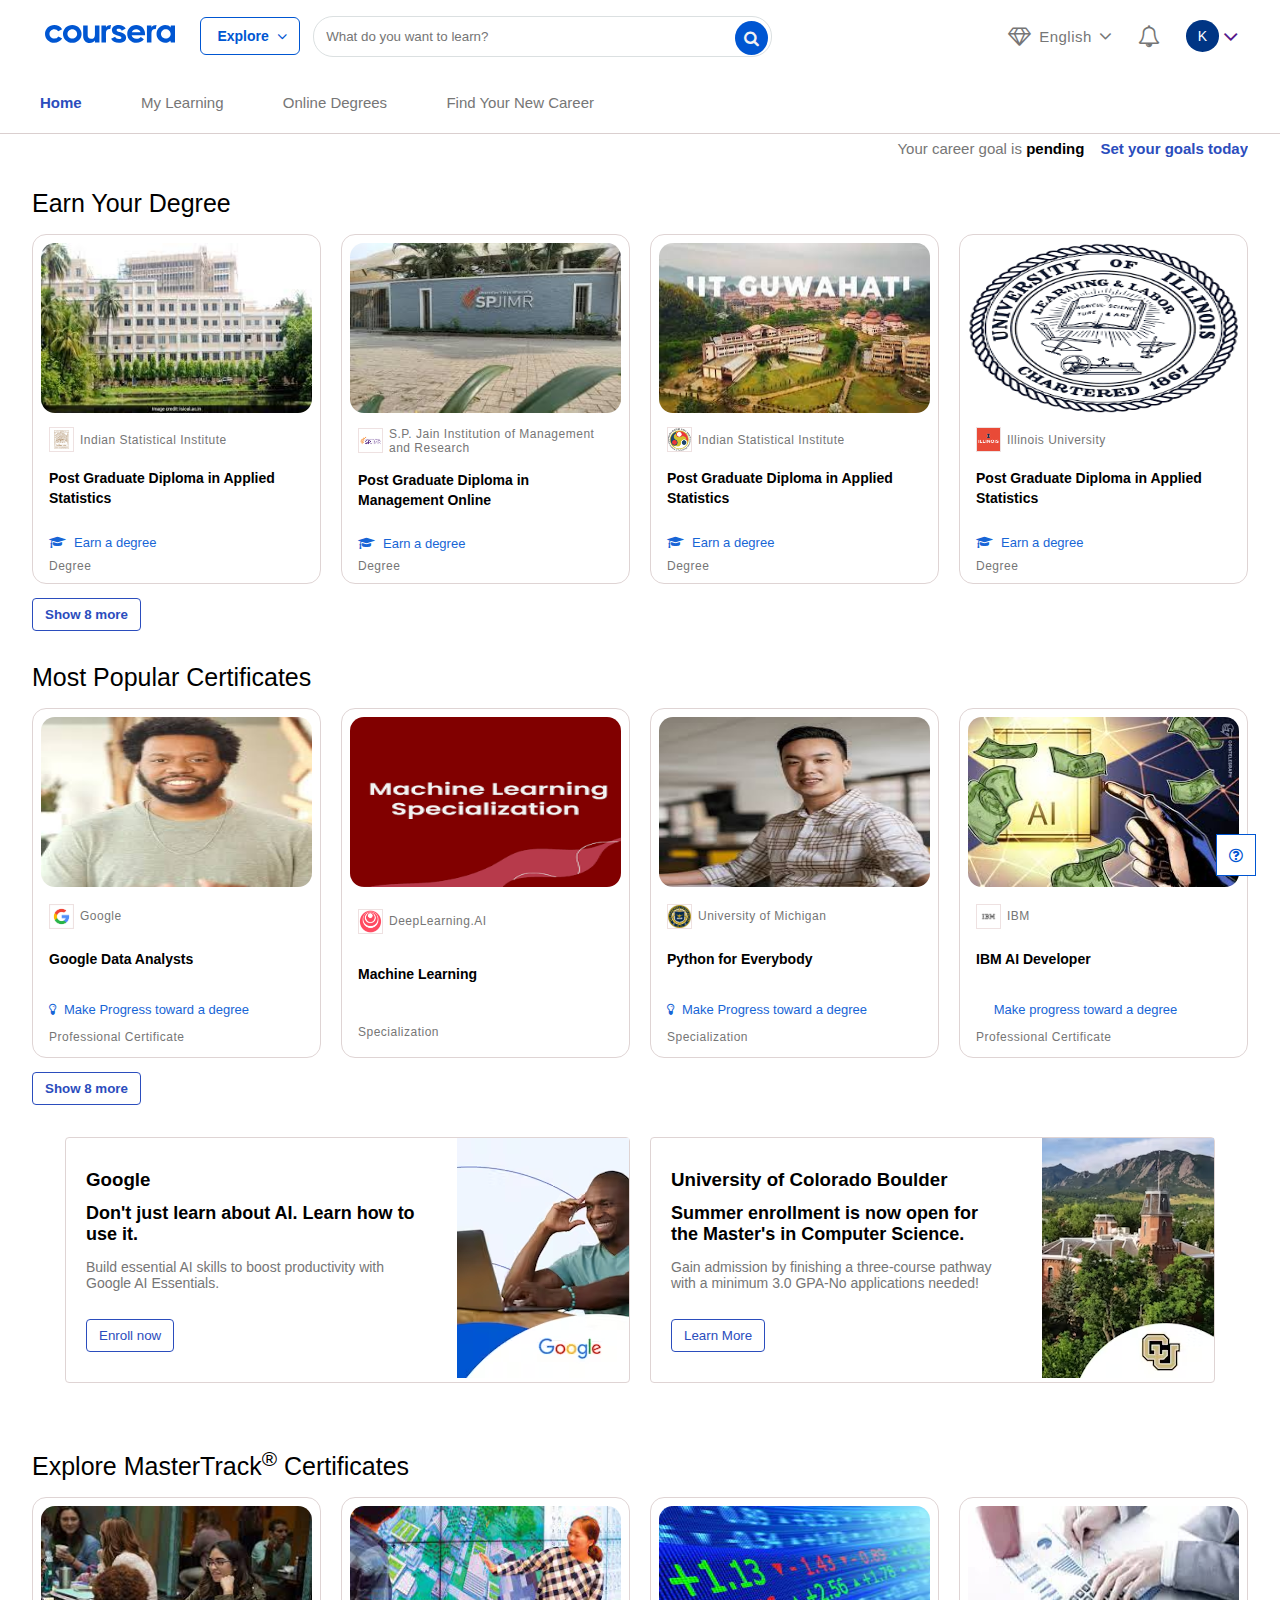
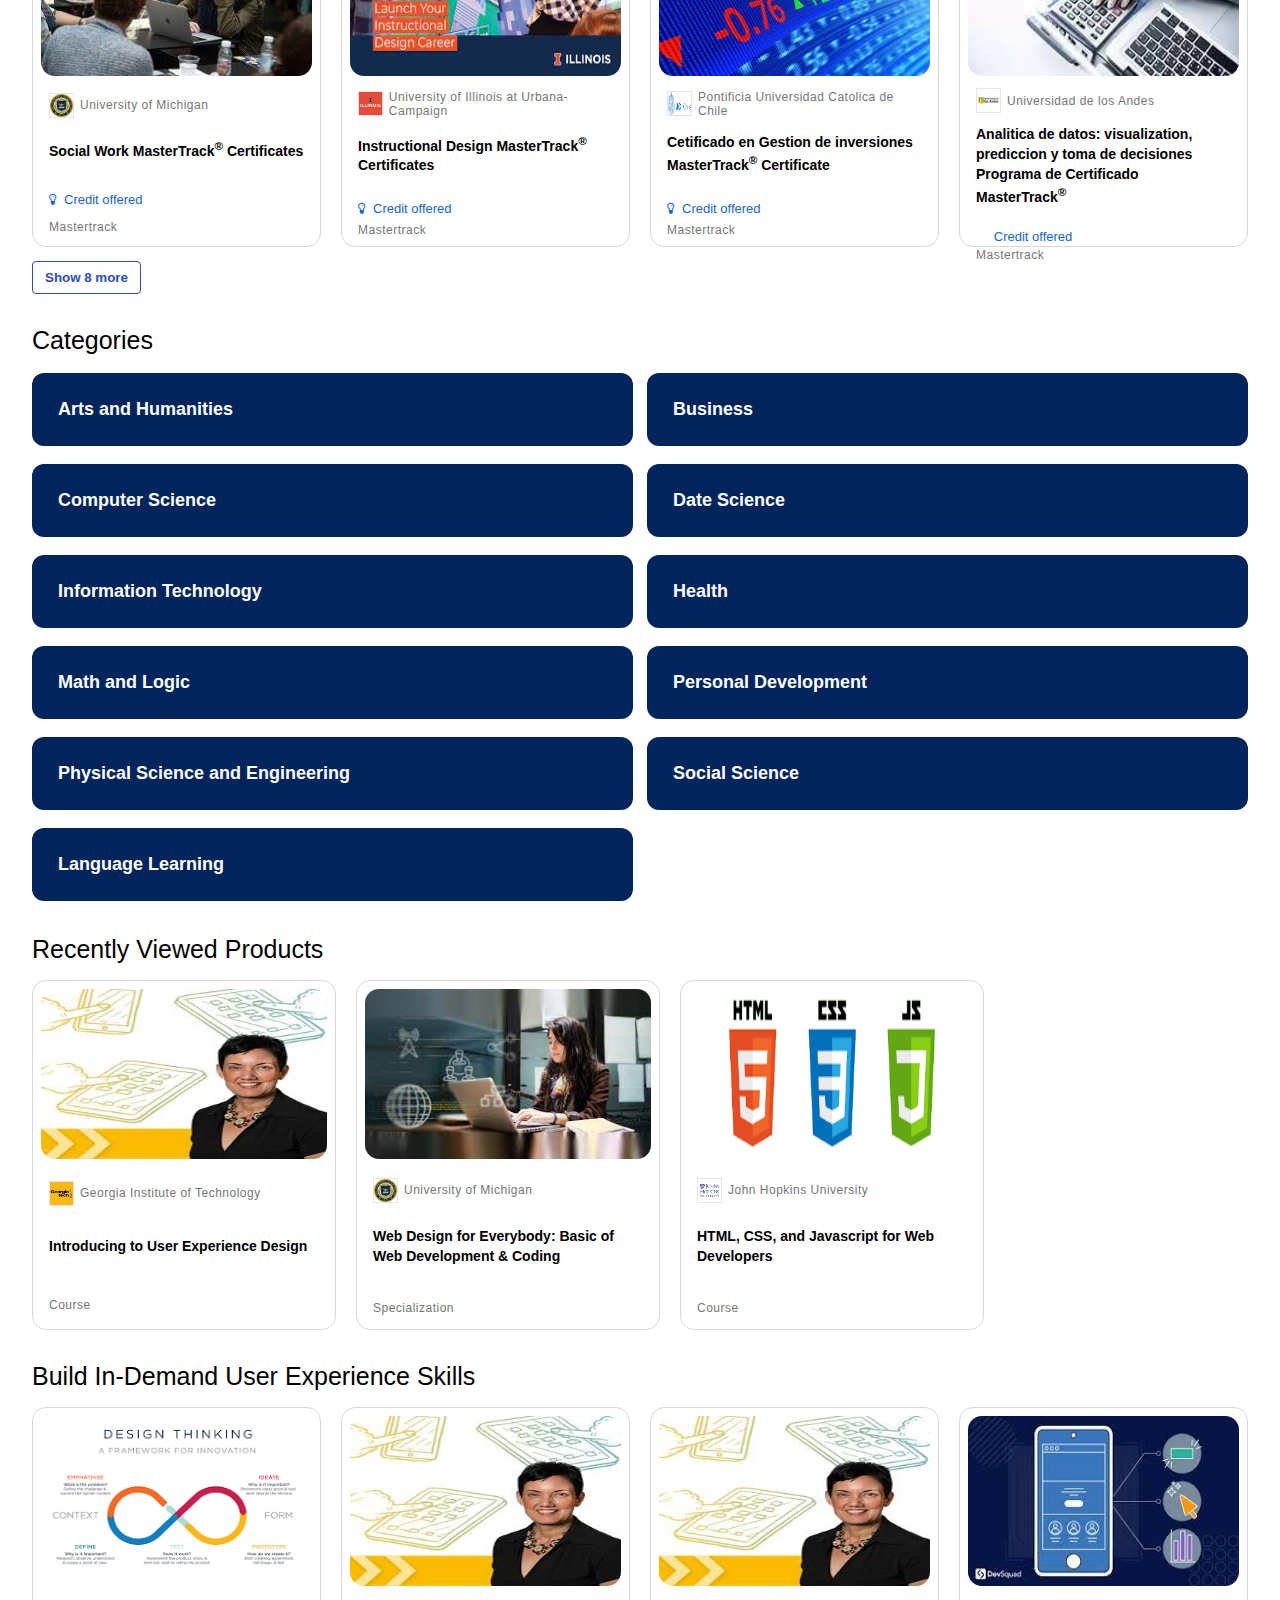
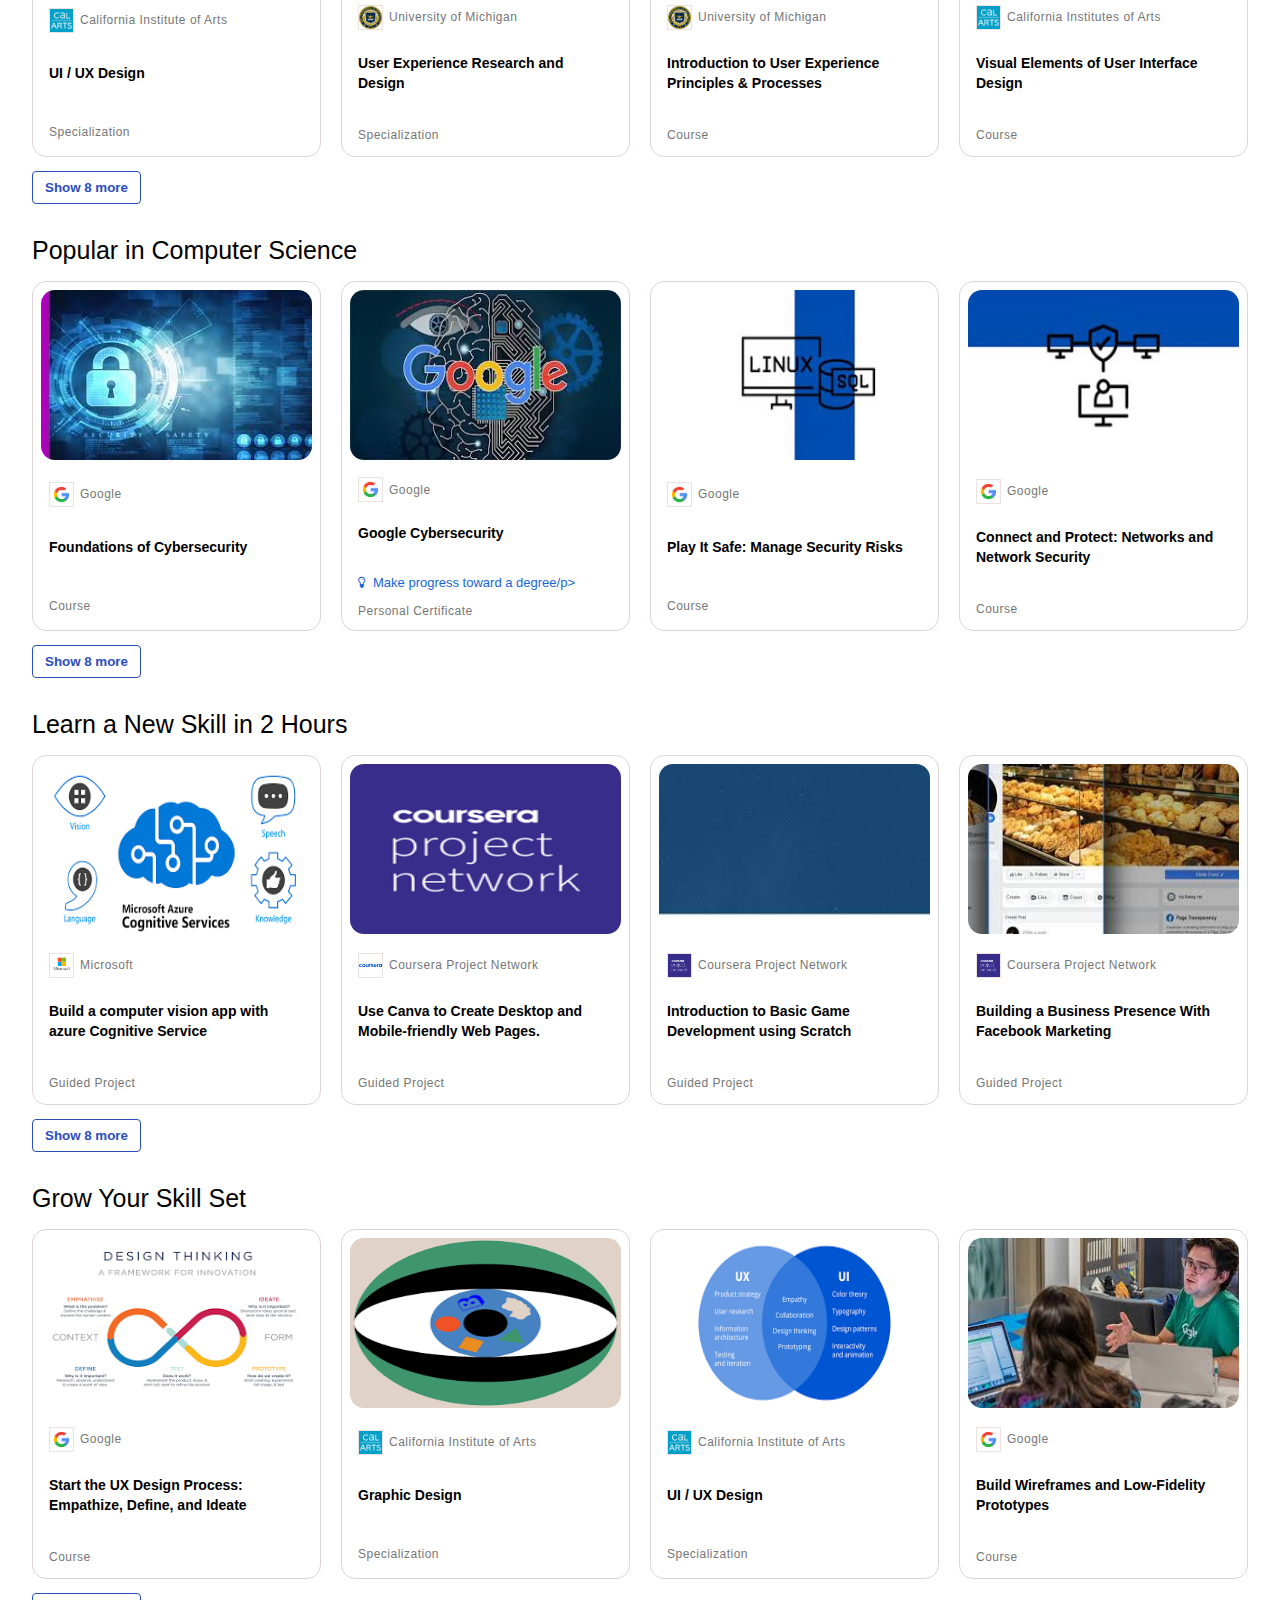
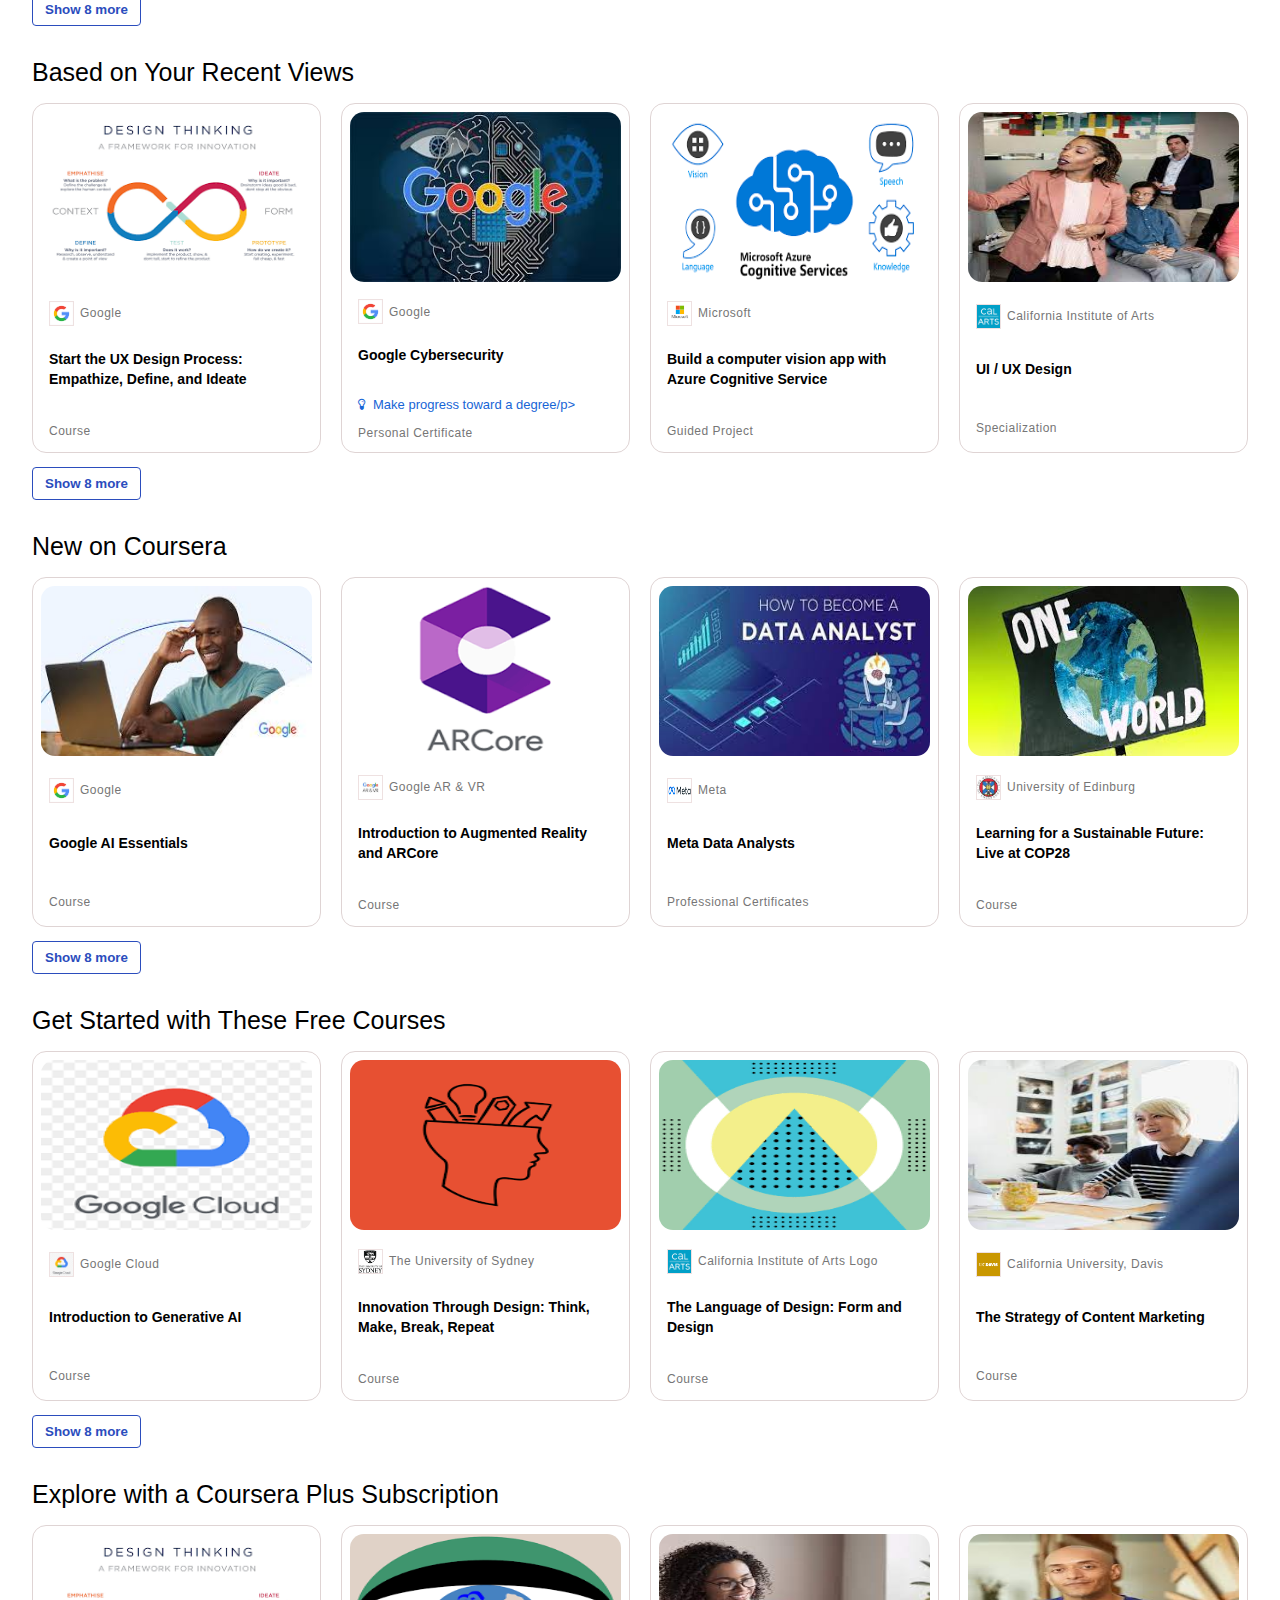
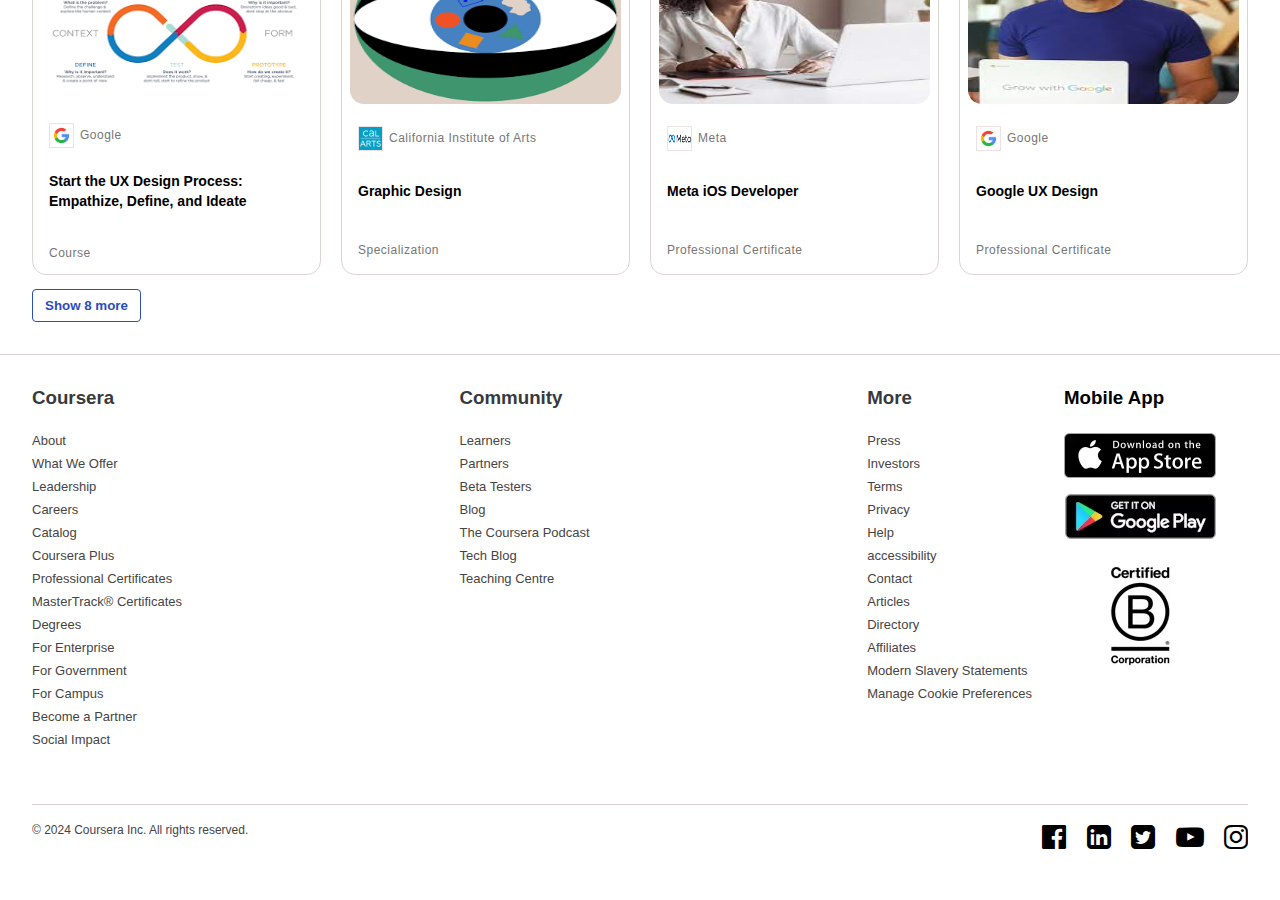
==== commit 44dc2135: "changed the file name" ====
--- a/index.html
+++ b/index.html
@@ -4,10 +4,10 @@
     <meta charset="UTF-8">
     <meta name="viewport" content="width=device-width, initial-scale=1.0">
     <title>Coursera | Online Courses From Top Universities. Join for Free</title>
-    <link rel="stylesheet" href="styles.css">
+    <link rel="stylesheet" href="interface.css">
     <link rel="stylesheet" href="mediaqueries.css">
     <link rel="stylesheet" href="https://cdnjs.cloudflare.com/ajax/libs/font-awesome/4.7.0/css/font-awesome.min.css">
-    <link rel="icon" href="/coursera-favicon.png" />
+    <link rel="icon" href="/coursera-favicon.png"/>
 </head>
 <body>
     <header>
@@ -15,7 +15,7 @@
             <div id="topbar-left">
 
                 <a href="#"><i class="fa fa-bars" id="hamburger"></i></a>
-                <a href="#"><img src="/images/coursera-logo.svg" alt="Coursera Logo" id="coursera-logo" class="logos"></a>
+                <a href="#"><img src="./images/coursera-logo.svg" alt="Coursera Logo" id="coursera-logo" class="logos"></a>
                 <a href=""><i class="fa fa-search" id="mediaquery-searchicon"></i></a>
 
                 <div id="explore">
@@ -63,26 +63,26 @@
 
     <div id="set-goals" class="width">
         <p>Your career goal is <span>pending</span></p>
-        <a href="">Set your goals today</a>
+        <a href="#">Set your goals today</a>
     </div>
-    
+
     <section class="width" id="degree-section">
 
         <h2>Earn Your Degree</h2>
 
         <div id="degrees" class="flexed-articles">
 
-            <a href="https://www.coursera.org/degrees/omie" class="block">
+            <a href="degree1.html" class="block">
 
                 <article id="degree-isi" class="courses">
 
-                    <img src="/images/indian statistical institute.jpeg" alt="Indian Statistical Institute" class="article-images">
-    
-                    <div class="details">
-
-                        <div class="platforms">
-
-                            <img src="/images/indian-statistical-institute-logo.png" class="article-logos" alt="Indian Statistical Institute Logo">
+                    <img src="./images/indian-statistical-institute.jpeg" alt="Indian Statistical Institute" class="article-images">
+    
+                    <div class="details">
+
+                        <div class="platforms">
+
+                            <img src="./images/indian-statistical-institute-logo.png" class="article-logos" alt="Indian Statistical Institute Logo">
                             <p class="institute-name">Indian Statistical Institute</p>
 
                         </div>
@@ -107,13 +107,13 @@
 
                 <article id="degree-sp-jain" class="courses">
 
-                    <img src="/images/sp jain .jpeg" alt="SP Jain Institute of Management" class="article-images">
-    
-                    <div class="details">
-
-                        <div class="platforms">
-
-                            <img src="/images/sp-jain-logo.png" class="article-logos" alt="SP Jain Logo">
+                    <img src="./images/sp-jain .jpeg" alt="SP Jain Institute of Management" class="article-images">
+    
+                    <div class="details">
+
+                        <div class="platforms">
+
+                            <img src="./images/sp-jain-logo.png" class="article-logos" alt="SP Jain Logo">
                             <p class="institute-name">S.P. Jain Institution of Management and Research</p>
 
                         </div>
@@ -138,13 +138,13 @@
 
                 <article id="degree-iit-guwahati" class="courses">
 
-                    <img src="/images/iit guwahti.jpeg" alt="" class="article-images">
-    
-                    <div class="details">
-
-                        <div class="platforms">
-
-                            <img src="/images/iit-guwahati-logo.png" class="article-logos" alt="">
+                    <img src="./images/iit-guwahti.jpeg" alt="" class="article-images">
+    
+                    <div class="details">
+
+                        <div class="platforms">
+
+                            <img src="./images/iit-guwahati-logo.png" class="article-logos" alt="">
                             <p class="institute-name">Indian Statistical Institute</p>
 
                         </div>
@@ -168,13 +168,13 @@
             <a href="" class="block">
 
                 <article id="degree-illinois" class="courses">
-                    <img src="/images/illinois university.png" alt="Illinois University" class="article-images">
-    
-                    <div class="details">
-
-                        <div class="platforms">
-
-                            <img src="/images/illinois-university-logo.png" class="article-logos" alt="Illinois University Logo">
+                    <img src="./images/illinois-university.png" alt="Illinois University" class="article-images">
+    
+                    <div class="details">
+
+                        <div class="platforms">
+
+                            <img src="./images/illinois-university-logo.png" class="article-logos" alt="Illinois University Logo">
                             <p class="institute-name">Illinois University</p>
 
                         </div>
@@ -206,14 +206,14 @@
 
         <div id="most-popular-certificates"  class="flexed-articles">
 
-            <a href="" class="block">
+            <a href="https://www.coursera.org/professional-certificates/google-data-analytics" class="block">
 
                 <article id="certificate-data-analyst" class="courses">
-                    <img src="/images/data-analysts.jpeg" alt="Google Data Analysts" class="article-images">
-        
-                    <div class="details">
-                        <div class="platforms">
-                            <img src="/images/google-logo.png" class="article-logos" alt="Google Logo">
+                    <img src="./images/data-analysts.jpeg" alt="Google Data Analysts" class="article-images">
+        
+                    <div class="details">
+                        <div class="platforms">
+                            <img src="./images/google-logo.png" class="article-logos" alt="Google Logo">
                             <p class="institute-name">Google</p>
                         </div>
         
@@ -235,11 +235,11 @@
 
                 <article id="certificate-machine-learning" class="courses">
 
-                    <img src="/images/machine-learning-specialization.png" alt="Machine Learning Specialization" class="article-images">
-        
-                    <div class="details">
-                        <div class="platforms">
-                            <img src="/images/deep-learning-ai-logo.png" class="article-logos" alt="Deep Learning AI">
+                    <img src="./images/machine-learning-specialization.png" alt="Machine Learning Specialization" class="article-images">
+        
+                    <div class="details">
+                        <div class="platforms">
+                            <img src="./images/deep-learning-ai-logo.png" class="article-logos" alt="Deep Learning AI">
                             <p class="institute-name">DeepLearning.AI</p>
                         </div>
         
@@ -255,11 +255,11 @@
             <a href="" class="block">
 
                 <article id="certificate-python" class="courses">
-                    <img src="/images/it-automation-with-python .jpeg" alt="Python Automation" class="article-images">
-        
-                    <div class="details">
-                        <div class="platforms">
-                            <img src="/images/michigan logo.png" class="article-logos" alt="Illinois University Logo">
+                    <img src="./images/it-automation-with-python .jpeg" alt="Python Automation" class="article-images">
+        
+                    <div class="details">
+                        <div class="platforms">
+                            <img src="./images/michigan-logo.png" class="article-logos" alt="Illinois University Logo">
                             <p class="institute-name">University of Michigan</p>
                         </div>
         
@@ -280,11 +280,11 @@
             <a href="" class="block">
 
                 <article id="certificate-ibm-ai" class="courses">
-                    <img src="/images/ibm-ai.jpeg" alt="IBM AI Developer" class="article-images">
-        
-                    <div class="details">
-                        <div class="platforms">
-                            <img src="/images/ibm-logo.png" class="article-logos" alt="IBM Logo">
+                    <img src="./images/ibm-ai.jpeg" alt="IBM AI Developer" class="article-images">
+        
+                    <div class="details">
+                        <div class="platforms">
+                            <img src="./images/ibm-logo.png" class="article-logos" alt="IBM Logo">
                             <p class="institute-name">IBM</p>
                         </div>
         
@@ -325,7 +325,7 @@
                     
                 <div class="ao-image-container">
 
-                    <img src="/images/google-essentials-advice.avif" alt="Learn how to use AI">
+                    <img src="./images/google-essentials-advice.avif" alt="Learn how to use AI">
 
                 </div>
 
@@ -348,7 +348,7 @@
                     
                 <div class="ao-image-container">
 
-                    <img src="/images/Colorado-Boulder-university.avif" alt="Learn how to use AI">
+                    <img src="./images/Colorado-Boulder-university.avif" alt="Learn how to use AI">
 
                 </div>
 
@@ -367,11 +367,11 @@
             <a href="" class="block">
 
                 <article id="certificate-social-work" class="courses">
-                    <img src="/images/social-work.jpeg" alt="Social Work Master Track" class="article-images">
-        
-                    <div class="details">
-                        <div class="platforms">
-                            <img src="/images/michigan logo.png" class="article-logos" alt="Michigan University Logo">
+                    <img src="./images/social-work.jpeg" alt="Social Work Master Track" class="article-images">
+        
+                    <div class="details">
+                        <div class="platforms">
+                            <img src="./images/michigan-logo.png" class="article-logos" alt="Michigan University Logo">
                             <p class="institute-name">University of Michigan</p>
                         </div>
         
@@ -392,11 +392,11 @@
             <a href="" class="block">
 
                 <article id="certificate-instructional-design" class="courses">
-                    <img src="/images/instructional-design.jpeg" alt="Instructional Design Master Track" class="article-images">
-        
-                    <div class="details">
-                        <div class="platforms">
-                            <img src="/images/illinois-university-logo.png" class="article-logos" alt="Illinois University Logo">
+                    <img src="./images/instructional-design.jpeg" alt="Instructional Design Master Track" class="article-images">
+        
+                    <div class="details">
+                        <div class="platforms">
+                            <img src="./images/illinois-university-logo.png" class="article-logos" alt="Illinois University Logo">
                             <p class="institute-name">University of Illinois at Urbana-Campaign</p>
                         </div>
         
@@ -417,11 +417,11 @@
             <a href="" class="block">
 
                 <article id="certificate-gestion" class="courses">
-                    <img src="/images/trading.jpeg" alt="Gestion" class="article-images">
-        
-                    <div class="details">
-                        <div class="platforms">
-                            <img src="/images/pontificia-university-logo.png" class="article-logos" alt="Pontificia University Logo">
+                    <img src="./images/trading.jpeg" alt="Gestion" class="article-images">
+        
+                    <div class="details">
+                        <div class="platforms">
+                            <img src="./images/pontificia-university-logo.png" class="article-logos" alt="Pontificia University Logo">
                             <p class="institute-name">Pontificia Universidad Catolica de Chile</p>
                         </div>
         
@@ -442,11 +442,11 @@
             <a href="" class="block">
 
                 <article id="certificate-visualization" class="courses">
-                    <img src="/images/visualization.jpeg" alt="Visualization" class="article-images">
-        
-                    <div class="details">
-                        <div class="platforms">
-                            <img src="/images/delos-andes-university-logo.png.png" class="article-logos" alt="De Los Andes University Logo">
+                    <img src="./images/visualization.jpeg" alt="Visualization" class="article-images">
+        
+                    <div class="details">
+                        <div class="platforms">
+                            <img src="./images/delos-andes-university-logo.png.png" class="article-logos" alt="De Los Andes University Logo">
                             <p class="institute-name">Universidad de los Andes</p>
                         </div>
         
@@ -501,11 +501,11 @@
             <a href="" class="block">
 
                 <article id="user-experience-design" class="courses">
-                    <img src="/images/user-experience-design.jpeg" alt="User Experience Design" class="article-images">
-        
-                    <div class="details">
-                        <div class="platforms">
-                            <img src="/images/georgia-university-logo.png" class="article-logos" alt="Georgia University Logo">
+                    <img src="./images/user-experience-design.jpeg" alt="User Experience Design" class="article-images">
+        
+                    <div class="details">
+                        <div class="platforms">
+                            <img src="./images/georgia-university-logo.png" class="article-logos" alt="Georgia University Logo">
                             <p class="institute-name">Georgia Institute of Technology</p>
                         </div>
         
@@ -521,11 +521,11 @@
             <a href="" class="block">
 
                 <article id="web-development" class="courses">
-                    <img src="/images/web-development.jpeg" alt="Web Development" class="article-images">
-        
-                    <div class="details">
-                        <div class="platforms">
-                            <img src="/images/michigan logo.png" class="article-logos" alt="Georgia University Logo">
+                    <img src="./images/web-development.jpeg" alt="Web Development" class="article-images">
+        
+                    <div class="details">
+                        <div class="platforms">
+                            <img src="./images/michigan-logo.png" class="article-logos" alt="Georgia University Logo">
                             <p class="institute-name">University of Michigan</p>
                         </div>
         
@@ -541,11 +541,11 @@
             <a href="" class="block">
 
                 <article id="html-css-js" class="courses">
-                    <img src="/images/html-js-css.png" alt="HTML-JS-CSS" class="article-images">
-        
-                    <div class="details">
-                        <div class="platforms">
-                            <img src="/images/john-hopkins-university-logo.png" class="article-logos" alt="John Hopkins University">
+                    <img src="./images/html-js-css.png" alt="HTML-JS-CSS" class="article-images">
+        
+                    <div class="details">
+                        <div class="platforms">
+                            <img src="./images/john-hopkins-university-logo.png" class="article-logos" alt="John Hopkins University">
                             <p class="institute-name">John Hopkins University</p>
                         </div>
         
@@ -571,11 +571,11 @@
             <a href="" class="block">
 
                 <article id="ux-design" class="courses">
-                    <img src="/images/ux-design-process.png" alt="UX Design Process" class="article-images">
-        
-                    <div class="details">
-                        <div class="platforms">
-                            <img src="/images/california institute of arts.png" class="article-logos" alt="California Institute of Arts Logo">
+                    <img src="./images/ux-design-process.png" alt="UX Design Process" class="article-images">
+        
+                    <div class="details">
+                        <div class="platforms">
+                            <img src="./images/california-institute-of-arts.png" class="article-logos" alt="California Institute of Arts Logo">
                             <p class="institute-name">California Institute of Arts</p>
                         </div>
         
@@ -591,11 +591,11 @@
             <a href="" class="block">
 
                 <article id="user-experience-research-design" class="courses">
-                    <img src="/images/user-experience-design.jpeg" alt="User Experience Design" class="article-images">
-        
-                    <div class="details">
-                        <div class="platforms">
-                            <img src="/images/michigan logo.png" class="article-logos" alt="Michigan University Logo">
+                    <img src="./images/user-experience-design.jpeg" alt="User Experience Design" class="article-images">
+        
+                    <div class="details">
+                        <div class="platforms">
+                            <img src="./images/michigan-logo.png" class="article-logos" alt="Michigan University Logo">
                             <p class="institute-name">University of Michigan</p>
                         </div>
         
@@ -611,11 +611,11 @@
             <a href="" class="block">
 
                 <article id="user-experience-priciples-process" class="courses">
-                    <img src="/images/user-experience-design.jpeg" alt="User Experience Principle & Process" class="article-images">
-        
-                    <div class="details">
-                        <div class="platforms">
-                            <img src="/images/michigan logo.png" class="article-logos" alt="Michigan University Logo">
+                    <img src="./images/user-experience-design.jpeg" alt="User Experience Principle & Process" class="article-images">
+        
+                    <div class="details">
+                        <div class="platforms">
+                            <img src="./images/michigan-logo.png" class="article-logos" alt="Michigan University Logo">
                             <p class="institute-name">University of Michigan</p>
                         </div>
         
@@ -631,11 +631,11 @@
             <a href="" class="block">
 
                 <article id="user-interface-design" class="courses">
-                    <img src="/images/user-interface-design.jpeg" alt="User Interface Design" class="article-images">
-        
-                    <div class="details">
-                        <div class="platforms">
-                            <img src="/images/california institute of arts.png" class="article-logos" alt="California University Logo">
+                    <img src="./images/user-interface-design.jpeg" alt="User Interface Design" class="article-images">
+        
+                    <div class="details">
+                        <div class="platforms">
+                            <img src="./images/california-institute-of-arts.png" class="article-logos" alt="California University Logo">
                             <p class="institute-name">California Institutes of Arts</p>
                         </div>
         
@@ -662,11 +662,11 @@
             <a href="" class="block">
 
                 <article id="foundations-of-cybersecutiy" class="courses">
-                    <img src="/images/foundation-of-cybersecurity.jpeg" alt="Foundations of CyberSecuriy" class="article-images">
-        
-                    <div class="details">
-                        <div class="platforms">
-                            <img src="/images/google-logo.png" class="article-logos" alt="Google Logo">
+                    <img src="./images/foundation-of-cybersecurity.jpeg" alt="Foundations of CyberSecuriy" class="article-images">
+        
+                    <div class="details">
+                        <div class="platforms">
+                            <img src="./images/google-logo.png" class="article-logos" alt="Google Logo">
                             <p class="institute-name">Google</p>
                         </div>
         
@@ -682,11 +682,11 @@
             <a href="" class="block">
 
                 <article id="google-cybersecutiy" class="courses">
-                    <img src="/images/google-cybersecurity.jpeg" alt="Google CyberSecuriy" class="article-images">
-        
-                    <div class="details">
-                        <div class="platforms">
-                            <img src="/images/google-logo.png" class="article-logos" alt="Google Logo">
+                    <img src="./images/google-cybersecurity.jpeg" alt="Google CyberSecuriy" class="article-images">
+        
+                    <div class="details">
+                        <div class="platforms">
+                            <img src="./images/google-logo.png" class="article-logos" alt="Google Logo">
                             <p class="institute-name">Google</p>
                         </div>
         
@@ -707,21 +707,16 @@
             <a href="" class="block">
 
                 <article id="manage-security-risk" class="courses">
-                    <img src="/images/manage-security-risk.jpeg" alt="Manage Security Risk" class="article-images">
-        
-                    <div class="details">
-                        <div class="platforms">
-                            <img src="/images/google-logo.png" class="article-logos" alt="Google Logo">
+                    <img src="./images/manage-security-risk.jpeg" alt="Manage Security Risk" class="article-images">
+        
+                    <div class="details">
+                        <div class="platforms">
+                            <img src="./images/google-logo.png" class="article-logos" alt="Google Logo">
                             <p class="institute-name">Google</p>
                         </div>
         
                         <p class="specificity">Play It Safe: Manage Security Risks</p>
-    
-                        <!-- <div class="progress">
-                            <i class="fa fa-lightbulb-o"></i>
-                            <p>Make progress toward a degree/p>
-                        </div> -->
-    
+
                         <p class="standard">Course</p>
                     </div>
 
@@ -732,21 +727,16 @@
             <a href="" class="block">
 
                 <article id="network-security" class="courses">
-                    <img src="/images/network-security.jpeg" alt="Google Network Security" class="article-images">
-        
-                    <div class="details">
-                        <div class="platforms">
-                            <img src="/images/google-logo.png" class="article-logos" alt="Google Logo">
+                    <img src="./images/network-security.jpeg" alt="Google Network Security" class="article-images">
+        
+                    <div class="details">
+                        <div class="platforms">
+                            <img src="./images/google-logo.png" class="article-logos" alt="Google Logo">
                             <p class="institute-name">Google</p>
                         </div>
         
                         <p class="specificity">Connect and Protect: Networks and Network Security</p>
-    
-                        <!-- <div class="progress">
-                            <i class="fa fa-lightbulb-o"></i>
-                            <p>Make progress toward a degree/p>
-                        </div> -->
-    
+
                         <p class="standard">Course</p>
                     </div>
 
@@ -769,11 +759,11 @@
 
                 <article id="foundations-of-cybersecutiy" class="courses">
 
-                    <img src="/images/cognitive-service.png" alt="Cognitive Service" class="article-images">
-        
-                    <div class="details">
-                        <div class="platforms">
-                            <img src="/images/microsoft-logo.png" class="article-logos" alt="Micrisift Logo">
+                    <img src="./images/cognitive-service.png" alt="Cognitive Service" class="article-images">
+        
+                    <div class="details">
+                        <div class="platforms">
+                            <img src="./images/microsoft-logo.png" class="article-logos" alt="Micrisift Logo">
                             <p class="institute-name">Microsoft</p>
                         </div>
         
@@ -789,21 +779,16 @@
             <a href="" class="block"> 
 
                 <article id="mobile-friendly-webpage" class="courses">
-                    <img src="/images/coursera-projectnetwork-purplesquare.png" alt="Coursera Project Network" class="article-images">
-        
-                    <div class="details">
-                        <div class="platforms">
-                            <img src="/images/coursera-logo.svg" class="article-logos" alt="Coursera Logo">
+                    <img src="./images/coursera-projectnetwork-purplesquare.png" alt="Coursera Project Network" class="article-images">
+        
+                    <div class="details">
+                        <div class="platforms">
+                            <img src="./images/coursera-logo.svg" class="article-logos" alt="Coursera Logo">
                             <p class="institute-name">Coursera Project Network</p>
                         </div>
         
                         <p class="specificity">Use Canva to Create Desktop and Mobile-friendly Web Pages.</p>
-    
-                        <!-- <div class="progress">
-                            <i class="fa fa-lightbulb-o"></i>
-                            <p>Make progress toward a degree/p>
-                        </div> -->
-    
+
                         <p class="standard">Guided Project</p>
 
                     </div>
@@ -815,21 +800,16 @@
             <a href="" class="block">
 
                 <article id="gaming-development" class="courses">
-                    <img src="/images/game-development-using scratch.jpeg" alt="Gaming Development using scratch" class="article-images">
-        
-                    <div class="details">
-                        <div class="platforms">
-                            <img src="/images/coursera-project-logo.png" class="article-logos" alt="Coursera Project Logo">
+                    <img src="./images/game-development-using-scratch.jpeg" alt="Gaming Development using scratch" class="article-images">
+        
+                    <div class="details">
+                        <div class="platforms">
+                            <img src="./images/coursera-project-logo.png" class="article-logos" alt="Coursera Project Logo">
                             <p class="institute-name">Coursera Project Network</p>
                         </div>
         
                         <p class="specificity">Introduction to Basic Game Development using Scratch</p>
-    
-                        <!-- <div class="progress">
-                            <i class="fa fa-lightbulb-o"></i>
-                            <p>Make progress toward a degree/p>
-                        </div> -->
-    
+
                         <p class="standard">Guided Project</p>
                     </div>
 
@@ -840,21 +820,16 @@
             <a href="" class="block">
 
                 <article id="facebook-marketing" class="courses">
-                    <img src="/images/facebook-market.jpeg" alt="Facebook Marketing" class="article-images">
-        
-                    <div class="details">
-                        <div class="platforms">
-                            <img src="/images/coursera-project-logo.png" class="article-logos" alt="Coursera Project Logo">
+                    <img src="./images/facebook-market.jpeg" alt="Facebook Marketing" class="article-images">
+        
+                    <div class="details">
+                        <div class="platforms">
+                            <img src="./images/coursera-project-logo.png" class="article-logos" alt="Coursera Project Logo">
                             <p class="institute-name">Coursera Project Network</p>
                         </div>
         
                         <p class="specificity">Building a Business Presence With Facebook Marketing</p>
-    
-                        <!-- <div class="progress">
-                            <i class="fa fa-lightbulb-o"></i>
-                            <p>Make progress toward a degree/p>
-                        </div> -->
-    
+
                         <p class="standard">Guided Project</p>
                     </div>
 
@@ -877,11 +852,11 @@
             <a href="" class="block">
 
                 <article id="ux-design-process" class="courses">
-                    <img src="/images/ux-design-process.png" alt="UX Design Process" class="article-images">
-        
-                    <div class="details">
-                        <div class="platforms">
-                            <img src="/images/google-logo.png" class="article-logos" alt="Google Logo">
+                    <img src="./images/ux-design-process.png" alt="UX Design Process" class="article-images">
+        
+                    <div class="details">
+                        <div class="platforms">
+                            <img src="./images/google-logo.png" class="article-logos" alt="Google Logo">
                             <p class="institute-name">Google</p>
                         </div>
         
@@ -896,21 +871,16 @@
             <a href="" class="block">
 
                 <article id="graphic-design" class="courses">
-                    <img src="/images/grapic-design.png" alt="Grapic Design" class="article-images">
-        
-                    <div class="details">
-                        <div class="platforms">
-                            <img src="/images/california institute of arts.png" class="article-logos" alt="California Institute of Arts Logo">
+                    <img src="./images/grapic-design.png" alt="Grapic Design" class="article-images">
+        
+                    <div class="details">
+                        <div class="platforms">
+                            <img src="./images/california-institute-of-arts.png" class="article-logos" alt="California Institute of Arts Logo">
                             <p class="institute-name">California Institute of Arts</p>
                         </div>
         
                         <p class="specificity">Graphic Design</p>
-    
-                        <!-- <div class="progress">
-                            <i class="fa fa-lightbulb-o"></i>
-                            <p>Make progress toward a degree/p>
-                        </div> -->
-    
+
                         <p class="standard">Specialization</p>
                     </div>
 
@@ -921,21 +891,16 @@
             <a href="" class="block">
 
                 <article id="ui-ux-design" class="courses">
-                    <img src="/images/ui-ux-design.png" alt="UI UX Design" class="article-images">
-        
-                    <div class="details">
-                        <div class="platforms">
-                            <img src="/images/california institute of arts.png" class="article-logos" alt="California Institute of Arts Logo">
+                    <img src="./images/ui-ux-design.png" alt="UI UX Design" class="article-images">
+        
+                    <div class="details">
+                        <div class="platforms">
+                            <img src="./images/california-institute-of-arts.png" class="article-logos" alt="California Institute of Arts Logo">
                             <p class="institute-name">California Institute of Arts </p>
                         </div>
         
                         <p class="specificity">UI / UX Design</p>
-    
-                        <!-- <div class="progress">
-                            <i class="fa fa-lightbulb-o"></i>
-                            <p>Make progress toward a degree/p>
-                        </div> -->
-    
+
                         <p class="standard">Specialization</p>
                     </div>
 
@@ -946,21 +911,16 @@
             <a href="" class="block">
 
                 <article id="low-fidelity-prototypes" class="courses">
-                    <img src="/images/wireframes.jpeg" alt="Wireframes and Low-fiedelity" class="article-images">
-        
-                    <div class="details">
-                        <div class="platforms">
-                            <img src="/images/google-logo.png" class="article-logos" alt="Google Logo">
+                    <img src="./images/wireframes.jpeg" alt="Wireframes and Low-fiedelity" class="article-images">
+        
+                    <div class="details">
+                        <div class="platforms">
+                            <img src="./images/google-logo.png" class="article-logos" alt="Google Logo">
                             <p class="institute-name">Google</p>
                         </div>
         
                         <p class="specificity">Build Wireframes and Low-Fidelity Prototypes</p>
-    
-                        <!-- <div class="progress">
-                            <i class="fa fa-lightbulb-o"></i>
-                            <p>Make progress toward a degree/p>
-                        </div> -->
-    
+
                         <p class="standard">Course</p>
                     </div>
 
@@ -982,11 +942,11 @@
             <a href="" class="block">
 
                 <article id="recent-viewed-ux-design-process" class="courses">
-                    <img src="/images/ux-design-process.png" alt="UX Design Process" class="article-images">
-        
-                    <div class="details">
-                        <div class="platforms">
-                            <img src="/images/google-logo.png" class="article-logos" alt="Google Logo">
+                    <img src="./images/ux-design-process.png" alt="UX Design Process" class="article-images">
+        
+                    <div class="details">
+                        <div class="platforms">
+                            <img src="./images/google-logo.png" class="article-logos" alt="Google Logo">
                             <p class="institute-name">Google</p>
                         </div>
         
@@ -1001,11 +961,11 @@
             <a href="" class="block"> 
 
                 <article id="recent-viewed-google-cybersecurity" class="courses">
-                    <img src="/images/google-cybersecurity.jpeg" alt="Google cybersecurity" class="article-images">
-        
-                    <div class="details">
-                        <div class="platforms">
-                            <img src="/images/google-logo.png" class="article-logos" alt="Google Logo">
+                    <img src="./images/google-cybersecurity.jpeg" alt="Google cybersecurity" class="article-images">
+        
+                    <div class="details">
+                        <div class="platforms">
+                            <img src="./images/google-logo.png" class="article-logos" alt="Google Logo">
                             <p class="institute-name">Google</p>
                         </div>
         
@@ -1025,21 +985,16 @@
             <a href="" class="block">
 
                 <article id="recent-viewed-cognitive-service" class="courses">
-                    <img src="/images/cognitive-service.png" alt="Azure Cognitive Service" class="article-images">
-        
-                    <div class="details">
-                        <div class="platforms">
-                            <img src="/images/microsoft-logo.png" class="article-logos" alt="microsoft-logo">
+                    <img src="./images/cognitive-service.png" alt="Azure Cognitive Service" class="article-images">
+        
+                    <div class="details">
+                        <div class="platforms">
+                            <img src="./images/microsoft-logo.png" class="article-logos" alt="microsoft-logo">
                             <p class="institute-name">Microsoft</p>
                         </div>
         
                         <p class="specificity">Build a computer vision app with Azure Cognitive Service</p>
-    
-                        <!-- <div class="progress">
-                            <i class="fa fa-lightbulb-o"></i>
-                            <p>Make progress toward a degree/p>
-                        </div> -->
-    
+
                         <p class="standard">Guided Project</p>
                     </div>
 
@@ -1050,21 +1005,16 @@
             <a href="" class="block">
 
                 <article id="recent-viewed-ui-ux-design" class="courses">
-                    <img src="/images/ui-ux-design.jpeg" alt="UI | UX Design" class="article-images">
-        
-                    <div class="details">
-                        <div class="platforms">
-                            <img src="/images/california institute of arts.png" class="article-logos" alt="California Institute of Arts Logo">
+                    <img src="./images/ui-ux-design.jpeg" alt="UI | UX Design" class="article-images">
+        
+                    <div class="details">
+                        <div class="platforms">
+                            <img src="./images/california-institute-of-arts.png" class="article-logos" alt="California Institute of Arts Logo">
                             <p class="institute-name">California Institute of Arts</p>
                         </div>
         
                         <p class="specificity">UI / UX Design</p>
-    
-                        <!-- <div class="progress">
-                            <i class="fa fa-lightbulb-o"></i>
-                            <p>Make progress toward a degree/p>
-                        </div> -->
-    
+
                         <p class="standard">Specialization</p>
                     </div>
 
@@ -1083,14 +1033,14 @@
 
         <div id="new-courses" class="flexed-articles">
 
-            <a href="" class="block">
+            <a href="https://www.coursera.org/learn/google-ai-essentials" class="block">
 
                 <article id="google-ai-essentials" class="courses">
-                    <img src="/images/google-ai-essentials.jpeg" alt="google-ai-essentials" class="article-images">
-        
-                    <div class="details">
-                        <div class="platforms">
-                            <img src="/images/google-logo.png" class="article-logos" alt="Google Logo">
+                    <img src="./images/google-ai-essentials.jpeg" alt="google-ai-essentials" class="article-images">
+        
+                    <div class="details">
+                        <div class="platforms">
+                            <img src="./images/google-logo.png" class="article-logos" alt="Google Logo">
                             <p class="institute-name">Google</p>
                         </div>
         
@@ -1106,21 +1056,16 @@
             <a href="" class="block"> 
 
                 <article id="arcore" class="courses">
-                    <img src="/images/arcore.png" alt="ARCore" class="article-images">
-        
-                    <div class="details">
-                        <div class="platforms">
-                            <img src="/images/google-ar-vr-logo.jpeg" class="article-logos" alt="Google AR & VR Logo">
+                    <img src="./images/arcore.png" alt="ARCore" class="article-images">
+        
+                    <div class="details">
+                        <div class="platforms">
+                            <img src="./images/google-ar-vr-logo.jpeg" class="article-logos" alt="Google AR & VR Logo">
                             <p class="institute-name">Google AR & VR</p>
                         </div>
         
                         <p class="specificity">Introduction to Augmented Reality and ARCore</p>
-    
-                        <!-- <div class="progress">
-                            <i class="fa fa-lightbulb-o"><Specialization/i>
-                            <p>Make progress toward a degree/p>
-                        </div> -->
-    
+
                         <p class="standard">Course</p>
                     </div>
 
@@ -1131,21 +1076,16 @@
             <a href="" class="block">
 
                 <article id="meta-date-analysts" class="courses">
-                    <img src="/images/meta-data-analysts.jpeg" alt="Meta Data Analysts" class="article-images">
-        
-                    <div class="details">
-                        <div class="platforms">
-                            <img src="/images/meta-logo.png" class="article-logos" alt="Meta Logo">
+                    <img src="./images/meta-data-analysts.jpeg" alt="Meta Data Analysts" class="article-images">
+        
+                    <div class="details">
+                        <div class="platforms">
+                            <img src="./images/meta-logo.png" class="article-logos" alt="Meta Logo">
                             <p class="institute-name">Meta</p>
                         </div>
         
                         <p class="specificity">Meta Data Analysts</p>
-    
-                        <!-- <div class="progress">
-                            <i class="fa fa-lightbulb-o"></i>
-                            <p>Make progress toward a degree/p>
-                        </div> -->
-    
+
                         <p class="standard">Professional Certificates</p>
                     </div>
 
@@ -1156,21 +1096,16 @@
             <a href="" class="block">
 
                 <article id="cop28" class="courses">
-                    <img src="/images/cop28.jpeg" alt="COP28" class="article-images">
-        
-                    <div class="details">
-                        <div class="platforms">
-                            <img src="/images/edinburg-univeristy-logo.png" class="article-logos" alt="Edinburg University Logo">
+                    <img src="./images/cop28.jpeg" alt="COP28" class="article-images">
+        
+                    <div class="details">
+                        <div class="platforms">
+                            <img src="./images/edinburg-univeristy-logo.png" class="article-logos" alt="Edinburg University Logo">
                             <p class="institute-name">University of Edinburg</p>
                         </div>
         
                         <p class="specificity">Learning for a Sustainable Future: Live at COP28</p>
     
-                        <!-- <div class="progress">
-                            <i class="fa fa-lightbulb-o"></i>
-                            <p>Make progress toward a degree/p>
-                        </div> -->
-    
                         <p class="standard">Course</p>
                     </div>
 
@@ -1190,18 +1125,18 @@
 
         <div id="new-courses" class="flexed-articles">
 
-            <a href="" class="block">
-
-                <article id="free-course-user-experience" class="courses">
-                    <img src="/images/user-experience-design.jpeg" alt="User Experience" class="article-images">
-        
-                    <div class="details">
-                        <div class="platforms">
-                            <img src="/images/georgia-university-logo.png" class="article-logos" alt="Georgia Institute of Technology Logo">
-                            <p class="institute-name">Georgia Institute of Technology</p>
-                        </div>
-        
-                        <p class="specificity">Introduction to User Experience Design</p>
+            <a href="https://www.coursera.org/learn/introduction-to-generative-ai" class="block">
+
+                <article id="free-course-generative-ai" class="courses">
+                    <img src="./images/google-cloud-logo.png" alt="Generative AI" class="article-images">
+        
+                    <div class="details">
+                        <div class="platforms">
+                            <img src="./images/google-cloud-logo.png" class="article-logos" alt="Google Cloud">
+                            <p class="institute-name">Google Cloud</p>
+                        </div>
+        
+                        <p class="specificity">Introduction to Generative AI</p>
     
                         <p class="standard">Course</p>
                     </div>
@@ -1213,21 +1148,16 @@
             <a href="" class="block"> 
 
                 <article id="innovation-through-design" class="courses">
-                    <img src="/images/innovation-through-design.png" alt="Innovation Through Design" class="article-images">
-        
-                    <div class="details">
-                        <div class="platforms">
-                            <img src="/images/sydney-university-logo.png" class="article-logos" alt="Sydney University Logo">
+                    <img src="./images/innovation-through-design.png" alt="Innovation Through Design" class="article-images">
+        
+                    <div class="details">
+                        <div class="platforms">
+                            <img src="./images/sydney-university-logo.png" class="article-logos" alt="Sydney University Logo">
                             <p class="institute-name">The University of Sydney</p>
                         </div>
         
                         <p class="specificity">Innovation Through Design: Think, Make, Break, Repeat</p>
-    
-                        <!-- <div class="progress">
-                            <i class="fa fa-lightbulb-o"><Specialization/i>
-                            <p>Make progress toward a degree/p>
-                        </div> -->
-    
+
                         <p class="standard">Course</p>
                     </div>
 
@@ -1238,21 +1168,16 @@
             <a href="" class="block">
 
                 <article id="language-of-design" class="courses">
-                    <img src="/images/language-of-design.png" alt="Langauge of Design" class="article-images">
-        
-                    <div class="details">
-                        <div class="platforms">
-                            <img src="/images/california institute of arts.png" class="article-logos" alt="California Istitute of Arts Logo">
+                    <img src="./images/language-of-design.png" alt="Langauge of Design" class="article-images">
+        
+                    <div class="details">
+                        <div class="platforms">
+                            <img src="./images/california-institute-of-arts.png" class="article-logos" alt="California Istitute of Arts Logo">
                             <p class="institute-name">California Institute of Arts Logo</p>
                         </div>
         
                         <p class="specificity">The Language of Design: Form and Design</p>
-    
-                        <!-- <div class="progress">
-                            <i class="fa fa-lightbulb-o"></i>
-                            <p>Make progress toward a degree/p>
-                        </div> -->
-    
+
                         <p class="standard">Course</p>
                     </div>
 
@@ -1263,21 +1188,16 @@
             <a href="" class="block">
 
                 <article id="content-marketing" class="courses">
-                    <img src="/images/strategy-of-content-marketing.jpeg" alt="Strategy of Content Marketing" class="article-images">
-        
-                    <div class="details">
-                        <div class="platforms">
-                            <img src="/images/california-university-logo.png" class="article-logos" alt="California University Logo">
+                    <img src="./images/strategy-of-content-marketing.jpeg" alt="Strategy of Content Marketing" class="article-images">
+        
+                    <div class="details">
+                        <div class="platforms">
+                            <img src="./images/california-university-logo.png" class="article-logos" alt="California University Logo">
                             <p class="institute-name">California University, Davis</p>
                         </div>
         
                         <p class="specificity">The Strategy of Content Marketing</p>
-    
-                        <!-- <div class="progress">
-                            <i class="fa fa-lightbulb-o"></i>
-                            <p>Make progress toward a degree/p>
-                        </div> -->
-    
+
                         <p class="standard">Course</p>
                     </div>
 
@@ -1300,11 +1220,11 @@
             <a href="" class="block">
 
                 <article id="plus-subscription-ux-design-process" class="courses">
-                    <img src="/images/ux-design-process.png" alt="UX Design Process" class="article-images">
-        
-                    <div class="details">
-                        <div class="platforms">
-                            <img src="/images/google-logo.png" class="article-logos" alt="Google Logo">
+                    <img src="./images/ux-design-process.png" alt="UX Design Process" class="article-images">
+        
+                    <div class="details">
+                        <div class="platforms">
+                            <img src="./images/google-logo.png" class="article-logos" alt="Google Logo">
                             <p class="institute-name">Google</p>
                         </div>
         
@@ -1320,21 +1240,16 @@
             <a href="" class="block"> 
 
                 <article id="plus-subscription-graphic-design" class="courses">
-                    <img src="/images/grapic-design.png" alt="Graphic Design" class="article-images">
-        
-                    <div class="details">
-                        <div class="platforms">
-                            <img src="/images/california institute of arts.png" class="article-logos" alt="California Institute of Arts Logo">
+                    <img src="./images/grapic-design.png" alt="Graphic Design" class="article-images">
+        
+                    <div class="details">
+                        <div class="platforms">
+                            <img src="./images/california-institute-of-arts.png" class="article-logos" alt="California Institute of Arts Logo">
                             <p class="institute-name">California Institute of Arts</p>
                         </div>
         
                         <p class="specificity">Graphic Design</p>
-    
-                        <!-- <div class="progress">
-                            <i class="fa fa-lightbulb-o"><Specialization/i>
-                            <p>Make progress toward a degree/p>
-                        </div> -->
-    
+
                         <p class="standard">Specialization</p>
                     </div>
 
@@ -1345,21 +1260,16 @@
             <a href="" class="block">
 
                 <article id="meta-ios-developer" class="courses">
-                    <img src="/images/meta-ios-developer.jpeg" alt="Meta IOS Developer" class="article-images">
-        
-                    <div class="details">
-                        <div class="platforms">
-                            <img src="/images/meta-logo.png" class="article-logos" alt="Meta Logo">
+                    <img src="./images/meta-ios-developer.jpeg" alt="Meta IOS Developer" class="article-images">
+        
+                    <div class="details">
+                        <div class="platforms">
+                            <img src="./images/meta-logo.png" class="article-logos" alt="Meta Logo">
                             <p class="institute-name">Meta</p>
                         </div>
         
                         <p class="specificity">Meta iOS Developer</p>
-    
-                        <!-- <div class="progress">
-                            <i class="fa fa-lightbulb-o"></i>
-                            <p>Make progress toward a degree/p>
-                        </div> -->
-    
+
                         <p class="standard">Professional Certificate</p>
                     </div>
 
@@ -1370,21 +1280,16 @@
             <a href="" class="block">
 
                 <article id="google-ux-design" class="courses">
-                    <img src="/images/google-ux-design.jpeg" alt="Googel UX Design" class="article-images">
-        
-                    <div class="details">
-                        <div class="platforms">
-                            <img src="/images/google-logo.png" class="article-logos" alt="Google Logo">
+                    <img src="./images/google-ux-design.jpeg" alt="Googel UX Design" class="article-images">
+        
+                    <div class="details">
+                        <div class="platforms">
+                            <img src="./images/google-logo.png" class="article-logos" alt="Google Logo">
                             <p class="institute-name">Google</p>
                         </div>
         
                         <p class="specificity">Google UX Design</p>
-    
-                        <!-- <div class="progress">
-                            <i class="fa fa-lightbulb-o"></i>
-                            <p>Make progress toward a degree/p>
-                        </div> -->
-    
+
                         <p class="standard">Professional Certificate</p>
                     </div>
 
@@ -1474,15 +1379,15 @@
     
                 <div id="sources">
                     <div id="app-store">
-                        <a href=""><img src="/images/apple-store.avif" alt="Apple Store"></a>
+                        <a href=""><img src="./images/apple-store.avif" alt="Apple Store"></a>
                     </div>
         
                     <div id="play-store">
-                        <a href=""><img src="/images/play-store.avif" alt="Play Store"></a>
+                        <a href=""><img src="./images/play-store.avif" alt="Play Store"></a>
                     </div>
         
                     <div id="certified-corporation">
-                        <a href=""><img src="/images/certified-corporation.avif" alt="Certified Corporation"></a>
+                        <a href=""><img src="./images/certified-corporation.avif" alt="Certified Corporation"></a>
                     </div>
                 </div>
     
@@ -1513,4 +1418,4 @@
     </footer>
 </body>
 
-</html>+</html>
--- a/interface.css
+++ b/interface.css
@@ -0,0 +1,481 @@
+* {
+    margin: 0;
+    padding: 0;
+    box-sizing: border-box;
+}
+
+body {
+    margin-top: 4px;
+    font-family: OpenSans,-apple-system,BlinkMacSystemFont,Segoe UI,Roboto,Helvetica Neue,Arial,sans-serif;
+}
+
+.width {
+    width: 1350px;
+    margin: auto;
+    overflow: hidden;
+}
+
+header {
+    border-bottom: 0.3px solid rgb(218, 207, 207);
+    position: fixed;
+    top: 0;
+    right: 0;
+    left: 0;
+    z-index: 1000;
+    background-color: #fff;
+    box-shadow: none;
+    box-sizing: inherit;
+}
+
+#topbar {
+    display: flex;
+    justify-content: space-between;
+    align-items: center;
+    padding-block-start: 10px;
+}
+
+#topbar a { 
+    text-decoration: none;
+}
+
+#topbar-left {
+    display: flex;
+    justify-content: space-between;
+    align-items: center;
+    width: 740px;
+}
+
+#hamburger, #mediaquery-searchicon {
+    display: none;
+}
+
+#explore {
+    width: 100px;
+    border-radius: 6px;
+    outline: none;
+    border: 1px solid #0056d2;
+}
+
+#explore a {
+    display: flex;
+    align-items: center;
+    justify-content: space-between;
+    padding: 10px 16px;
+    color: #0056d2;
+    gap: 8px;
+}
+
+#explore p {
+    font-size: 14px;
+    font-weight: 600;
+}
+
+#topbar-right {
+    display: flex;
+    justify-content: space-between;
+    align-items: center;
+    width: 250px;
+}
+
+#coursera-logo {
+    width: 130px;
+    padding: 0;
+}
+
+.search-bar {
+    width: 62%;
+    display: flex;
+    align-items: center;
+    position: relative;
+
+}
+
+.search-bar input {
+    width: 100%;
+    padding: 12px;
+    border-radius: 20px;
+    outline: none;
+    border: .5px solid #dbe0e1;
+}
+
+#search {
+    position: absolute;
+    right: 4px;
+    top: 5px;
+    padding: 9px;
+    background-color: #0056d2;
+    border-radius: 50%;
+    color: #f2f2f2;
+    font-weight: 100;
+}
+
+#user-profile {
+    display: flex;
+    justify-content: space-between;
+    align-items: center;
+    gap: 4px;
+    cursor: pointer;
+    padding: 10px;
+}
+
+#user-profile i {
+    font-size: 24px;
+}
+
+#user {
+    font-size: 14px;
+    background-color: #003584;
+    border-radius: 55%;
+    padding: 8px 12px;
+    color: #fff;
+}
+
+#language {
+    border-radius: 4px;
+    font-size: 15px;
+    letter-spacing: .5px;
+    width: 50%;
+}
+
+#language a {
+    display: flex;
+    align-items: center;
+    justify-content: space-between;
+    cursor: pointer;
+    padding: 10px;
+    color: #767676;
+}
+
+#language i {
+    font-size: 20px;
+}
+
+#language:hover, #notification-bell:hover, #user-profile:hover {
+    background-color: #f3f8ff;
+}
+
+#notification-bell i{
+    font-size: 22px;
+    color: #767676;
+    padding: 10px;
+}
+
+#navbar {
+    margin: 32px 0 22px 0;
+    width: 100%;
+}
+
+#navbar nav ul {
+    width: 570px;
+    display: flex;
+    justify-content: space-between;
+}
+
+#navbar nav ul a {
+    text-decoration: none;
+    list-style: none;
+    color: #767676;
+    position: relative;
+    padding: 0 8px;
+    font-size: 15px;
+}
+
+#navbar nav ul a:hover {
+    color: rgb(43, 77, 189);
+}
+
+.active {
+    font-weight: 600;
+    color: rgb(43, 77, 189) !important;
+}
+
+.active::after {
+    content: "";
+}
+
+#set-goals {
+    display: flex;
+    justify-content: end;
+    gap: 16px;
+    margin: 140px auto 0 auto;
+    font-size: 15px;
+    color: #767676;
+}
+
+#set-goals span {
+    color: black;
+    font-weight: 600;
+}
+
+#set-goals a {
+    text-decoration: none;
+    color: rgb(43, 77, 189);
+    font-weight: 600;
+}
+
+.flexed-articles {
+    display: flex;
+    gap: 20px;
+}
+
+h2 {
+    margin: 32px 0 16px 0;
+    font-weight: 400;
+    font-size: 25px;
+}
+
+.block {
+    display: inline-block;
+    width: 25%;
+    text-decoration: none;
+    color: black;
+}
+
+.block:last-child {
+    margin: 0;
+}
+
+.courses {
+    border: 1px solid rgb(223, 212, 212);
+    width: 100%;
+    border-radius: 14px;
+    padding: 8px;
+}
+
+.article-images {
+   width: 100%;
+   height: 170px;
+   border-radius: 14px;
+}
+
+.details {
+    height: 50%;
+    padding: 8px;
+    display: flex;
+    flex-direction: column;
+    justify-content: space-around;
+}
+
+.platforms {
+    display: flex;
+    align-items: center;
+    gap: 6px;
+    margin-bottom: 12px;
+}
+
+.article-logos {
+    width: 25px;
+    height: 25px;
+    border: 0.3px solid rgb(238, 225, 225);
+}
+
+.institute-name, .standard {
+    font-size: 12px;
+    letter-spacing: .5px;
+    color: #767676;
+    font-weight: 500;
+}
+
+.specificity {
+    margin-bottom: 22px;
+    font-size: 14px;
+    font-weight: 600;
+    line-height: 1.4;
+}
+
+.degree-hat, .progress {
+    display: flex;
+    gap: 8px;
+    align-items: center;
+    color: #1765d6;
+    margin-bottom: 4px;
+    font-size: 13px;
+}
+
+button.more, #advice-button, #opportunity-button {
+    margin-top: 14px;
+    padding: 8px 12px;
+    background-color: transparent;
+    border: 1px solid rgb(43,77,189);
+    border-radius: 4px;
+    color: rgb(43,77,189);
+    font-weight: 600;
+}
+
+.advice-opportunity {
+    display: inline-block;
+    text-decoration: none;
+    color: black;
+    height: 100%;
+}
+
+#advice-opportunity {
+    width: 1150px;
+    margin: 2rem auto;
+    display: grid;
+    grid-template-columns: repeat(2, 1fr);
+    gap: 20px;
+}
+
+#advice, #opportunity {
+    display: flex;
+    align-items: center;
+    justify-content: space-between;
+    gap: 20px;
+    border: 1px solid rgb(223, 212, 212);
+    border-radius: 4px;
+    height: 100%;
+}
+
+.description {
+    font-size: 14px;
+    margin: 14px 0;
+    color: #767676;
+}
+
+#enrollment, #learn-more {
+    padding: 20px;
+}
+
+#how-to-use, #summer-enrollment {
+    margin-top: 12px;
+    font-size: 18px;
+    font-weight: 800;
+}
+
+#advice-button, #opportunity-button {
+    font-weight: 500;
+}
+
+section a>article {
+    transition: .4s;
+    height: 350px;
+}
+
+section a>article:hover:not(#opportunity, #advice) {
+    transform: scale(1.01);
+    z-index: 2;
+    box-shadow: .8px .8px  3px 3px rgba(0, 0, 0, 0.8);
+}
+
+div.categories {
+    display: grid;
+    grid-template-columns: repeat(3, 1fr);
+    gap:14px;
+}
+
+p.categories-courses{
+    background-color: #00255d;
+    padding: 26px;
+    font-size: 18px;
+    font-weight: 600;
+    margin: 2px 0;
+    border-radius: 12px;
+    cursor: pointer;
+}
+
+p.categories-courses a {
+    color: white;
+    text-decoration: none;
+}
+
+p.categories-courses:hover {
+    background-color: #083472;
+}
+
+#first-hr {
+    margin: 2.5% 0;
+    height: 1px;
+    background-color: rgb(218, 207, 207);
+    border: none;
+}
+
+#footer-bar {
+    display: flex;
+}
+
+#footer-nav-items {
+    display: flex;
+    justify-content: space-between;
+    width: 1000px;
+}
+
+.nav-items ul a {
+    text-decoration: none;
+    list-style-type: none;
+    color: rgb(71, 68, 68);
+}
+
+.nav-items ul a:hover {
+    text-decoration: underline;
+}
+
+.nav-items h3 {
+    margin-bottom: 1.5rem;
+    color: #373a3c;
+}
+
+#mobile-app {
+    margin: 0 auto;
+}
+
+#mobile-app h3 {
+    margin-bottom: 1.5rem;
+}
+
+#learn-anywhere-heading {
+    display: none;
+}
+
+#sources {
+    display: flex;
+    flex-direction: column;
+    gap: 12px;
+    align-items: center;
+}
+
+.nav-items .item {
+    font-size: 13px;
+    margin-bottom: 8px;
+}
+
+#last-hr {
+    height: 1px;
+    background-color: rgb(218, 207, 207);
+    border: none;
+    margin: 4% 0 1.5% 0;
+}
+
+#copyrights {
+    display: flex;
+    justify-content: space-between;
+    margin-bottom: 4%;
+}
+
+#copyrights p {
+    font-size: 12px;
+    color: rgb(71, 68, 68);
+}
+
+#media i {
+    font-size: 28px;
+    margin-right: 1rem;
+}
+
+#media i:last-child {
+    margin-right: 0;
+}
+
+#follow-us-container {
+    display: none;
+}
+
+#coursera-help {
+    background-color: white;
+    position: fixed;
+    color: #0056d2;
+    padding: 12px;
+    bottom: 1.5rem;
+    right: 1.5rem;
+    border: 1px solid #0056d2;
+}--- a/mediaqueries.css
+++ b/mediaqueries.css
@@ -129,7 +129,13 @@
     }
 
     #media {
-        margin-bottom: 32px;
+        margin-bottom: 32px;#certificates article {
+            width: 295px;
+        }
+    
+        .article-images {
+            width: 280px;
+        }
     }
 
     #copyrights div:nth-child(2) {
